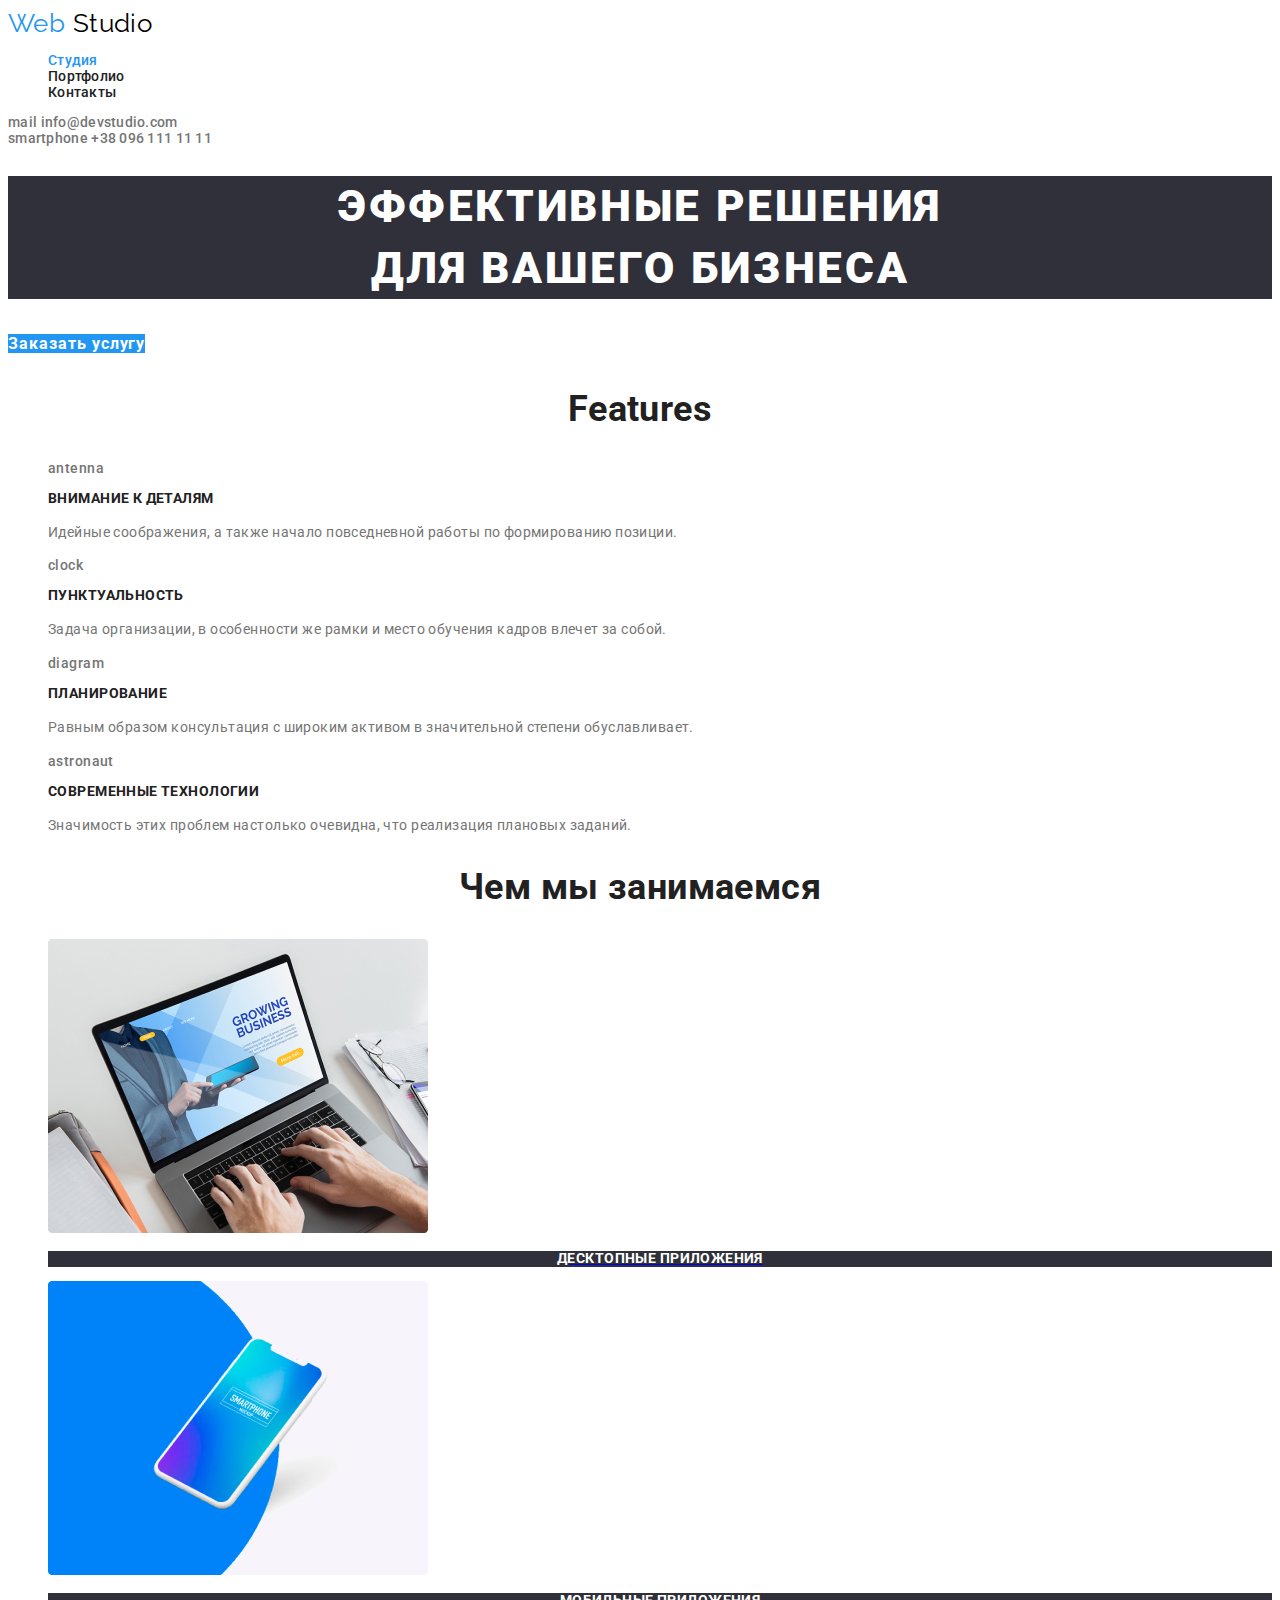
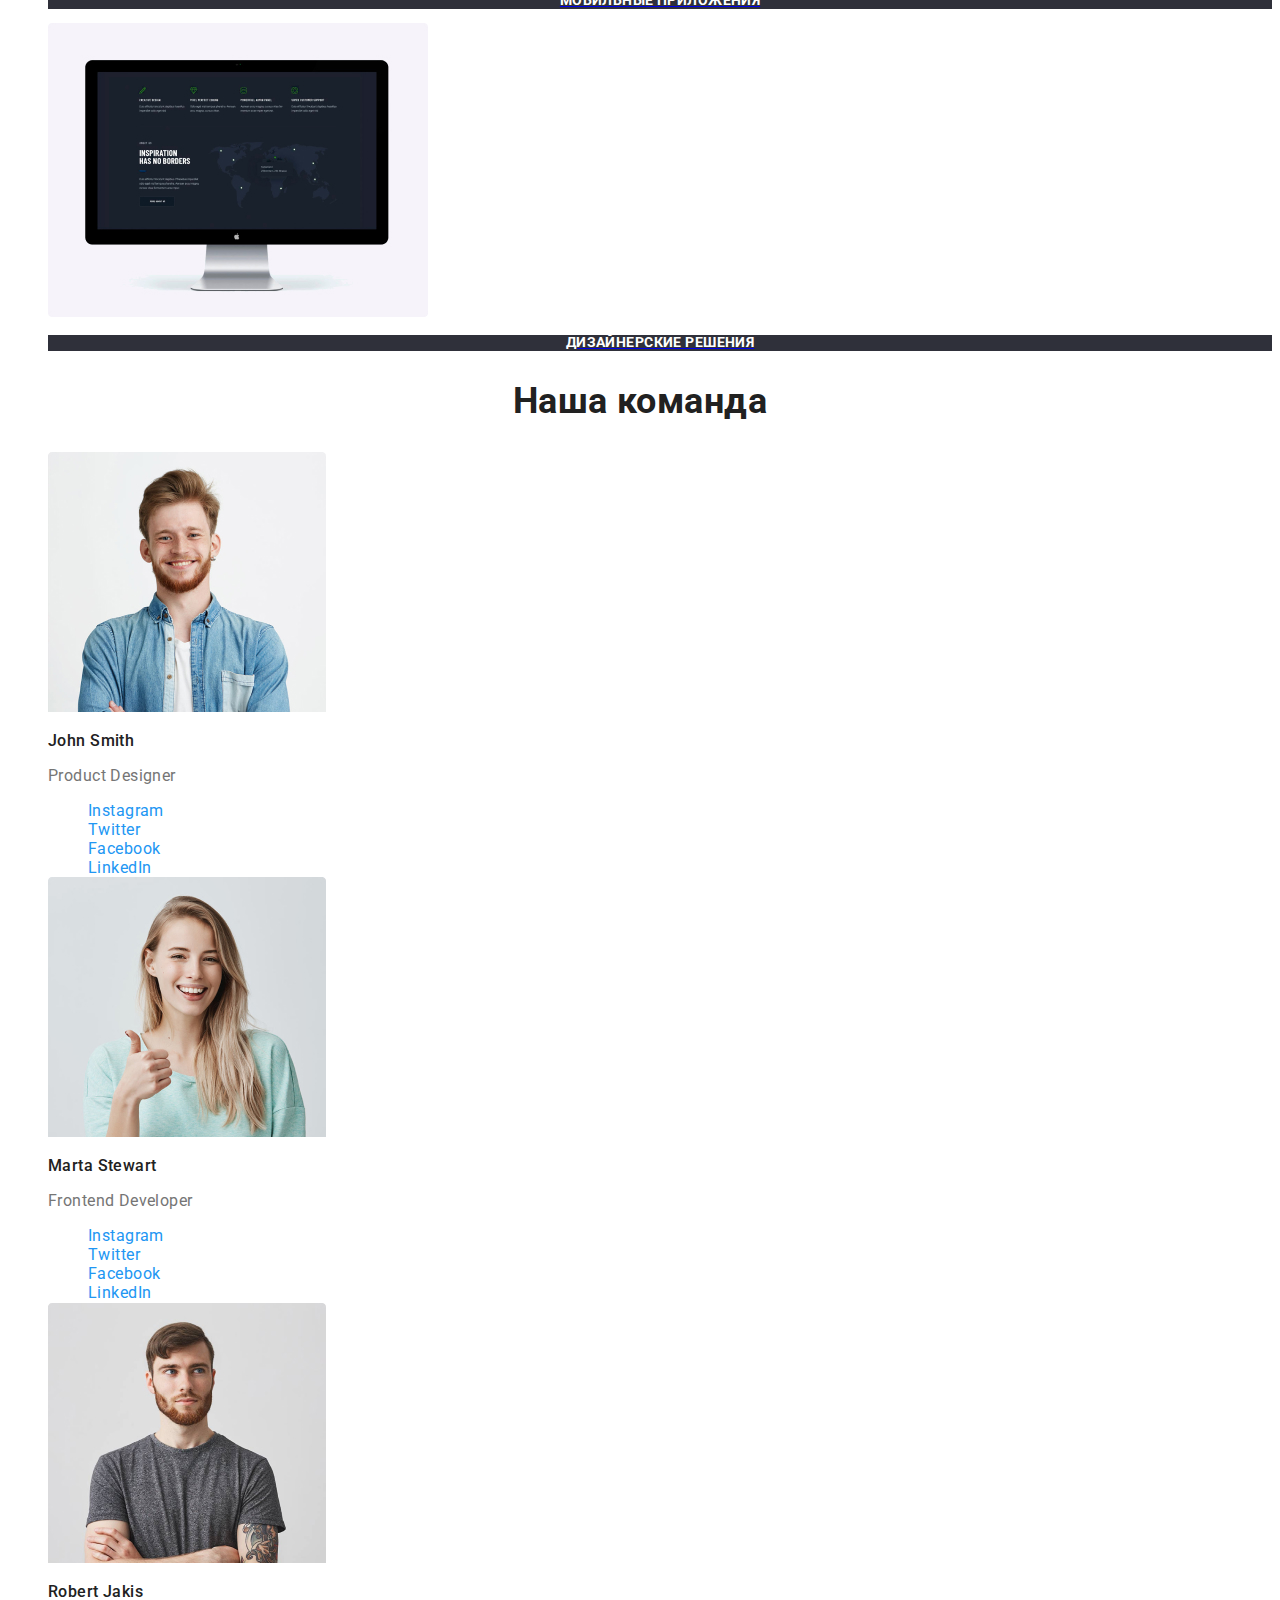
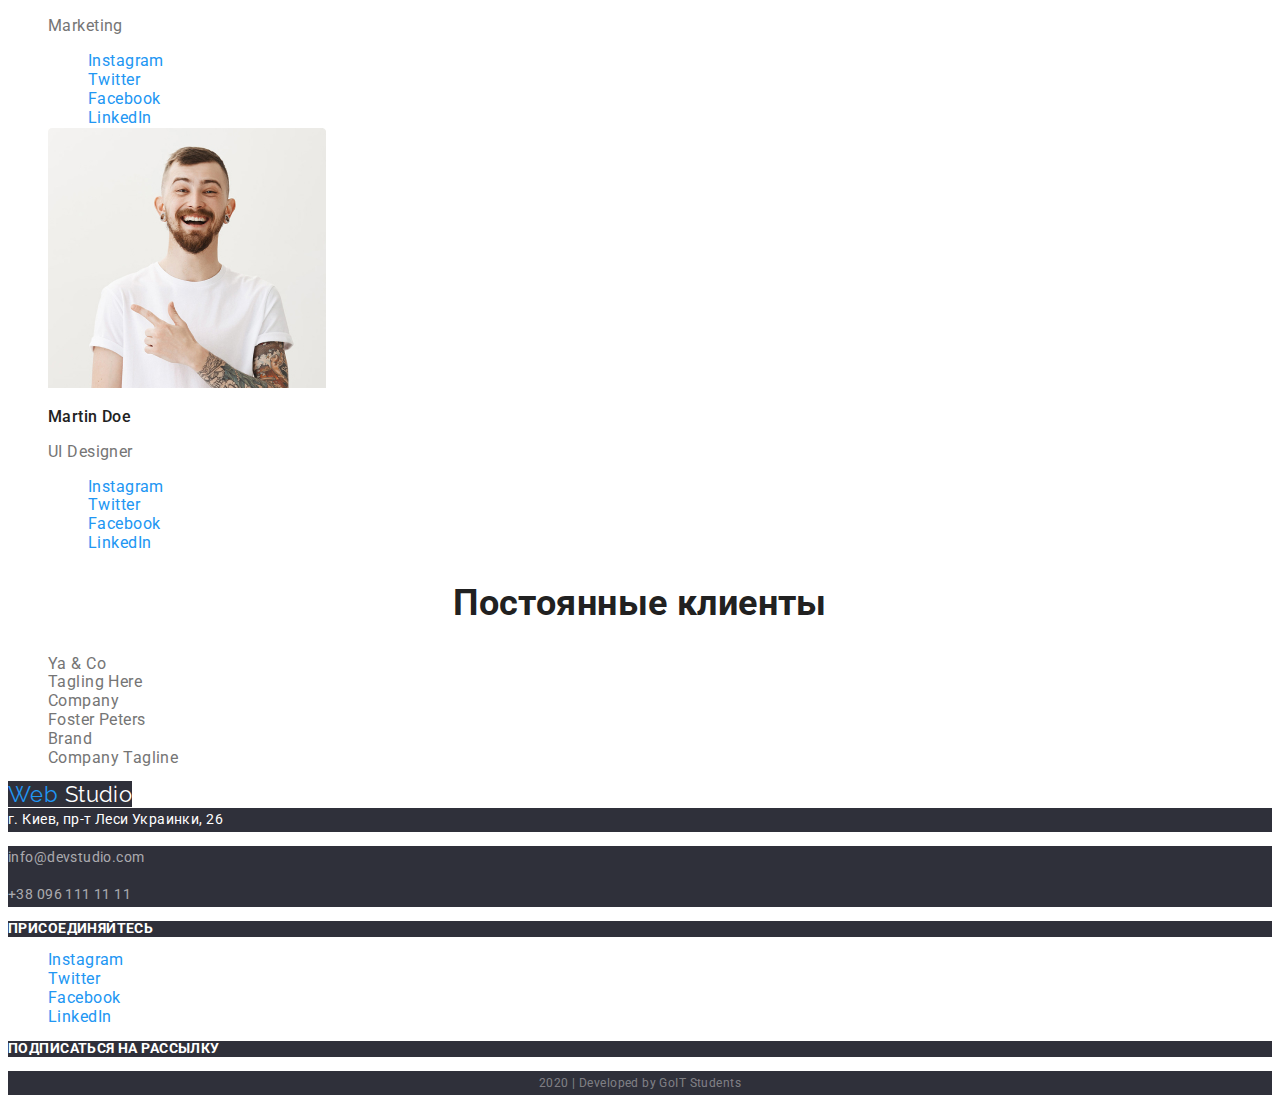
==== index.html @ c9b5705c "Скопированы файлы из hw-02" ====
<!DOCTYPE html>
<html lang="ru">
  <head>
    <meta charset="UTF-8" />
    <meta name="viewport" content="width=device-width, initial-scale=1.0" />
    <title>Web Studio</title>
    <link
      href="https://fonts.googleapis.com/css2?family=Raleway:wght@700&family=Roboto:wght@400;500;700;900&display=swap"
      rel="stylesheet"
    />
    <link rel="stylesheet" href="./css/styles.css" />
  </head>

  <body>
    <!--Шапка сайта-->
    <header>
      <nav>
        <a href="./index.html" class="logo">
          <span class="web">Web</span> <span class="studio">Studio</span></a
        >
        <ul class="site-nav list">
          <li><a href="./index.html" class="link current">Студия</a></li>
          <li><a href="./portfolio.html" class="link">Портфолио</a></li>
          <li><a href="#" class="link">Контакты</a></li>
        </ul>
      </nav>

      <div>
        <a href="#" aria-label="Ссылка на почту" class="contacts link">mail</a>
        <a href="mailto:info@devstudio.com" class="contacts link"
          >info@devstudio.com</a
        >
      </div>
      <div>
        <a href="#" aria-label="Ссылка на телефон" class="contacts link"
          >smartphone</a
        >
        <a href="tel:+380961111111" class="contacts link">+38 096 111 11 11</a>
      </div>
    </header>
    <!--Основное-->
    <main>
      <!--Герой-->
      <section class="hero">
        <h1 class="hero-title">
          эффективные решения <br />
          для вашего бизнеса
        </h1>
        <a href="#" class="button">Заказать услугу</a>
      </section>

      <!--Features-->
      <section class="section">
        <h2 class="section-title">Features</h2>

        <ul class="list">
          <li>
            <a href="#" aria-label="Ссылка на антенну" class="features-icons"
              >antenna</a
            >
            <h3 class="features-title">Внимание к деталям</h3>
            <p class="features-desc">
              Идейные соображения, а также начало повседневной работы по
              формированию позиции.
            </p>
          </li>
          <li>
            <a href="#" aria-label="Ссылка на часы" class="features-icons"
              >clock</a
            >
            <h3 class="features-title">Пунктуальность</h3>
            <p class="features-desc">
              Задача организации, в особенности же рамки и место обучения кадров
              влечет за собой.
            </p>
          </li>
          <li>
            <a href="#" aria-label="Ссылка на диаграму" class="features-icons"
              >diagram</a
            >
            <h3 class="features-title">Планирование</h3>
            <p class="features-desc">
              Равным образом консультация с широким активом в значительной
              степени обуславливает.
            </p>
          </li>
          <li>
            <a href="#" aria-label="Ссылка на астронафта" class="features-icons"
              >astronaut</a
            >
            <h3 class="features-title">Современные технологии</h3>
            <p class="features-desc">
              Значимость этих проблем настолько очевидна, что реализация
              плановых заданий.
            </p>
          </li>
        </ul>
      </section>

      <!--Чем мы занимаемся-->
      <section class="section">
        <h2 class="section-title">Чем мы занимаемся</h2>
        <ul class="list">
          <li>
            <a href="#">
              <img
                src="./img/box/desktop.jpg"
                alt="Десктоп"
                width="380"
                height="294"
              />
              <h3 class="works-title">Десктопные приложения</h3>
            </a>
          </li>
          <li>
            <a href="#">
              <img
                src="./img/box/mobile.jpg"
                alt="Мобильный"
                width="380"
                height="294"
              />
              <h3 class="works-title">Мобильные приложения</h3>
            </a>
          </li>
          <li>
            <a href="#">
              <img
                src="./img/box/designer.jpg"
                alt="Дизайнер"
                width="380"
                height="294"
              />
              <h3 class="works-title">Дизайнерские решения</h3>
            </a>
          </li>
        </ul>
      </section>

      <!--Наша команда-->
      <section class="section">
        <h2 class="section-title">Наша команда</h2>
        <ul class="list">
          <li>
            <img
              src="./img/Photos/John.jpg"
              alt="Джон"
              width="278"
              height="260"
            />
            <h3 class="team-title">John Smith</h3>
            <p class="team-desc">Product Designer</p>
            <ul class="list">
              <li>
                <a href="#" aria-label="Ссылка на Интстаграм" class="team-links"
                  >Instagram</a
                >
              </li>
              <li>
                <a href="#" aria-label="Ссылка на Твиттер" class="team-links"
                  >Twitter</a
                >
              </li>
              <li>
                <a href="#" aria-label="Ссылка на Фейсбук" class="team-links"
                  >Facebook</a
                >
              </li>
              <li>
                <a href="#" aria-label="Ссылка на ЛинкедИн" class="team-links"
                  >LinkedIn</a
                >
              </li>
            </ul>
          </li>
          <li>
            <img
              src="./img/Photos/Marta.jpg"
              alt="Марта"
              width="278"
              height="260"
            />
            <h3 class="team-title">Marta Stewart</h3>
            <p class="team-desc">Frontend Developer</p>
            <ul class="list">
              <li>
                <a href="#" aria-label="Ссылка на Интстаграм" class="team-links"
                  >Instagram</a
                >
              </li>
              <li>
                <a href="#" aria-label="Ссылка на Твиттер" class="team-links"
                  >Twitter</a
                >
              </li>
              <li>
                <a href="#" aria-label="Ссылка на Фейсбук" class="team-links"
                  >Facebook</a
                >
              </li>
              <li>
                <a href="#" aria-label="Ссылка на ЛинкедИн" class="team-links"
                  >LinkedIn</a
                >
              </li>
            </ul>
          </li>
          <li>
            <img
              src="./img/Photos/Robert.jpg"
              alt="Роберт"
              width="278"
              height="260"
            />
            <h3 class="team-title">Robert Jakis</h3>
            <p class="team-desc">Marketing</p>
            <ul class="list">
              <li>
                <a href="#" aria-label="Ссылка на Интстаграм" class="team-links"
                  >Instagram</a
                >
              </li>
              <li>
                <a href="#" aria-label="Ссылка на Твиттер" class="team-links"
                  >Twitter</a
                >
              </li>
              <li>
                <a href="#" aria-label="Ссылка на Фейсбук" class="team-links"
                  >Facebook</a
                >
              </li>
              <li>
                <a href="#" aria-label="Ссылка на ЛинкедИн" class="team-links"
                  >LinkedIn</a
                >
              </li>
            </ul>
          </li>

          <li>
            <img
              src="./img/Photos/Martin.jpg"
              alt="Мартин"
              width="278"
              height="260"
            />
            <h3 class="team-title">Martin Doe</h3>
            <p class="team-desc">UI Designer</p>
            <ul class="list">
              <li>
                <a href="#" aria-label="Ссылка на Интстаграм" class="team-links"
                  >Instagram</a
                >
              </li>
              <li>
                <a href="#" aria-label="Ссылка на Твиттер" class="team-links"
                  >Twitter</a
                >
              </li>
              <li>
                <a href="#" aria-label="Ссылка на Фейсбук" class="team-links"
                  >Facebook</a
                >
              </li>
              <li>
                <a href="#" aria-label="Ссылка на ЛинкедИн" class="team-links"
                  >LinkedIn</a
                >
              </li>
            </ul>
          </li>
        </ul>
      </section>

      <!--Постоянные клиенты-->
      <section class="section">
        <h2 class="section-title">Постоянные клиенты</h2>
        <ul class="list">
          <li>
            <a href="#" aria-label="Ссылка на Я & Ко" class="clients"
              >Ya & Co</a
            >
          </li>
          <li>
            <a href="#" aria-label="Ссылка на Тэглинг Хир" class="clients"
              >Tagling Here</a
            >
          </li>
          <li>
            <a href="#" aria-label="Ссылка на Компанию" class="clients"
              >Company</a
            >
          </li>
          <li>
            <a href="#" aria-label="Ссылка на Фостер Петерс" class="clients"
              >Foster Peters</a
            >
          </li>
          <li>
            <a href="#" aria-label="Ссылка на Брэнд" class="clients">Brand</a>
          </li>
          <li>
            <a href="#" aria-label="Ссылка на Компанию Тэглайн" class="clients"
              >Company Tagline</a
            >
          </li>
        </ul>
      </section>
    </main>

    <!--Футер-->
    <footer>
      <a href="./index.html" class="logo-footer">
        <span class="web-footer">Web</span>
        <span class="studio-footer">Studio</span>
      </a>
      <address class="address">
        г. Киев, пр-т Леси Украинки, 26
      </address>
      <div class="footer-contacts">
        <p>info@devstudio.com</p>
        <p>+38 096 111 11 11</p>
      </div>
      <p class="join">присоединяйтесь</p>
      <ul class="list">
        <li>
          <a href="#" aria-label="Ссылка на Интстаграм" class="footer-links"
            >Instagram</a
          >
        </li>
        <li>
          <a href="#" aria-label="Ссылка на Твиттер" class="footer-links"
            >Twitter</a
          >
        </li>
        <li>
          <a href="#" aria-label="Ссылка на Фейсбук" class="footer-links"
            >Facebook</a
          >
        </li>
        <li>
          <a href="#" aria-label="Ссылка на ЛинкедИн" class="footer-links"
            >LinkedIn</a
          >
        </li>
      </ul>
      <p class="join">подписаться на рассылку</p>

      <p class="developers">2020 | Developed by GoIT Students</p>
    </footer>
  </body>
</html>
---- css/styles.css ----
/* цвет основного текста  #212121 */
/* цвет текста логотипа #000000 */
/* вторичный цвет текста #757575 */
/* белый #FFFFFF */
/* акцент #2196F3 */
/* цвет текста в адресе rgba(255, 255, 255, 0.6); */
/* цвет текста в организаторы rgba(255, 255, 255, 0.4); */
/* вторичный цвет фона #F5F4FA */
/* цвет фона в футере #2F303A */

:root {
  --primary-white-color: #ffffff;
  --primary-text-color: #212121;
  --secondary-text-color: #757575;
  --accent-color: #2196f3;
}

body {
  background-color: var(--primary-white-color);
  color: var(--primary-text-color);

  font-family: Roboto, sans-serif;
  font-size: 14px;
  line-height: 1.14;
  letter-spacing: 0.03em;
}

.list {
  list-style: none;
}

/* logo */

.logo {
  font-family: Raleway, sans-serif;
  font-size: 26px;
  line-height: 1.19;
  text-decoration: none;
}

.web {
  color: var(--accent-color);
}

.studio {
  color: #000000;
}

/* Site nav */

.site-nav .link {
  color: var(--primary-text-color);

  font-weight: 500;
  text-decoration: none;
  letter-spacing: 0.02em;
}
.site-nav .link.current {
  color: var(--accent-color);
}

.site-nav .link:hover,
.site-nav .link:focus {
  color: var(--accent-color);
}

.contacts {
  color: var(--secondary-text-color);

  font-weight: 500;
  text-decoration: none;
  letter-spacing: 0.02em;
}

.contacts:hover,
.contacts:focus {
  color: var(--accent-color);
}

/* Hero */

.hero-title {
  color: var(--primary-white-color);

  font-weight: 900;
  font-size: 44px;
  line-height: 1.4;
  text-align: center;
  text-transform: uppercase;
  background-color: #2f303a;
  letter-spacing: 0.06em;
}

/* Section */

.section-title {
  color: var(--primary-text-color);

  font-weight: 700;
  font-size: 36px;
  line-height: 1.16;
  text-align: center;
}

/* Features */

.features-title {
  color: var(--primary-text-color);

  font-weight: 700;
  font-size: 14px;
  line-height: 1.14;
  text-transform: uppercase;
}

.features-desc {
  color: var(--secondary-text-color);

  font-weight: 400;
  line-height: 1.7;
}

.features-icons {
  color: var(--secondary-text-color);

  font-weight: 500;
  text-decoration: none;
}

.features-icons:hover,
.features-icons:focus {
  color: var(--accent-color);
}

/* Works */

.works-title {
  color: var(--primary-white-color);
  background-color: #2f303a;

  font-weight: 700;
  font-size: 14px;
  line-height: 1.14;
  text-align: center;
  text-transform: uppercase;
}

/* Our Team */

.team-title {
  color: var(--primary-text-color);

  font-weight: 500;
  font-size: 16px;
  line-height: 1.18;
}

.team-desc {
  color: var(--secondary-text-color);

  font-weight: 400;
  font-size: 16px;
  line-height: 1.18;
}

.team-links {
  color: var(--accent-color);

  font-weight: 400;
  font-size: 16px;
  line-height: 1.18;
  text-decoration: none;
}

/* Clients */

.clients {
  color: var(--secondary-text-color);

  font-weight: 400;
  font-size: 16px;
  line-height: 1.18;
  text-decoration: none;
}

/* Footer */

.logo-footer {
  font-family: Raleway, sans-serif;
  font-size: 22px;
  line-height: 1.18;
  text-decoration: none;
  background-color: #2f303a;
}

.web-footer {
  color: var(--accent-color);
}

.studio-footer {
  color: var(--primary-white-color);
}

.address {
  color: var(--primary-white-color);
  background-color: #2f303a;

  font-style: normal;
  font-weight: 400;
  line-height: 1.7;
}

.footer-contacts {
  color: rgba(255, 255, 255, 0.6);
  background-color: #2f303a;

  font-weight: 400;
  line-height: 1.7;
  background-color: #2f303a;
}

.join {
  color: var(--primary-white-color);
  background-color: #2f303a;

  font-weight: bold;
  text-transform: uppercase;
}

.footer-links {
  color: var(--accent-color);

  font-weight: 400;
  font-size: 16px;
  line-height: 1.18;
  text-decoration: none;
}

.developers {
  color: rgba(255, 255, 255, 0.4);
  background-color: #2f303a;

  font-weight: 400;
  font-size: 12px;
  line-height: 2;
  text-align: center;
}
/* Button */

.button {
  color: var(--primary-white-color);
  background-color: var(--accent-color);

  font-weight: 700;
  font-size: 16px;
  line-height: 1.9;
  text-decoration: none;
  letter-spacing: 0.06em;
}
}

/* Portfolio */

button {
  font-family: inherit;
}

.filters {
  color: var(--primary-text-color);
  background: #f5f4fa;

  font-weight: 500;
  font-size: 16px;
  line-height: 1.6;
  text-align: center;
  letter-spacing: 0.03em;
}

.filters:hover,
.filters:focus {
  color: var(--primary-white-color);
  background: var(--accent-color);
}

.port-links {
  text-decoration: none;
}

.port-titles {
  color: var(--primary-text-color);

  font-weight: bold;
  font-size: 18px;
  line-height: 2;
}

.par-titles {
  color: var(--secondary-text-color);

  font-weight: 400;
  font-size: 16px;
  line-height: 1.9;
  letter-spacing: 0.06em;
}

.filters-about {
  color: var(--primary-text-color);

  font-weight: 400;
  font-size: 16px;
  line-height: 1.9;
}
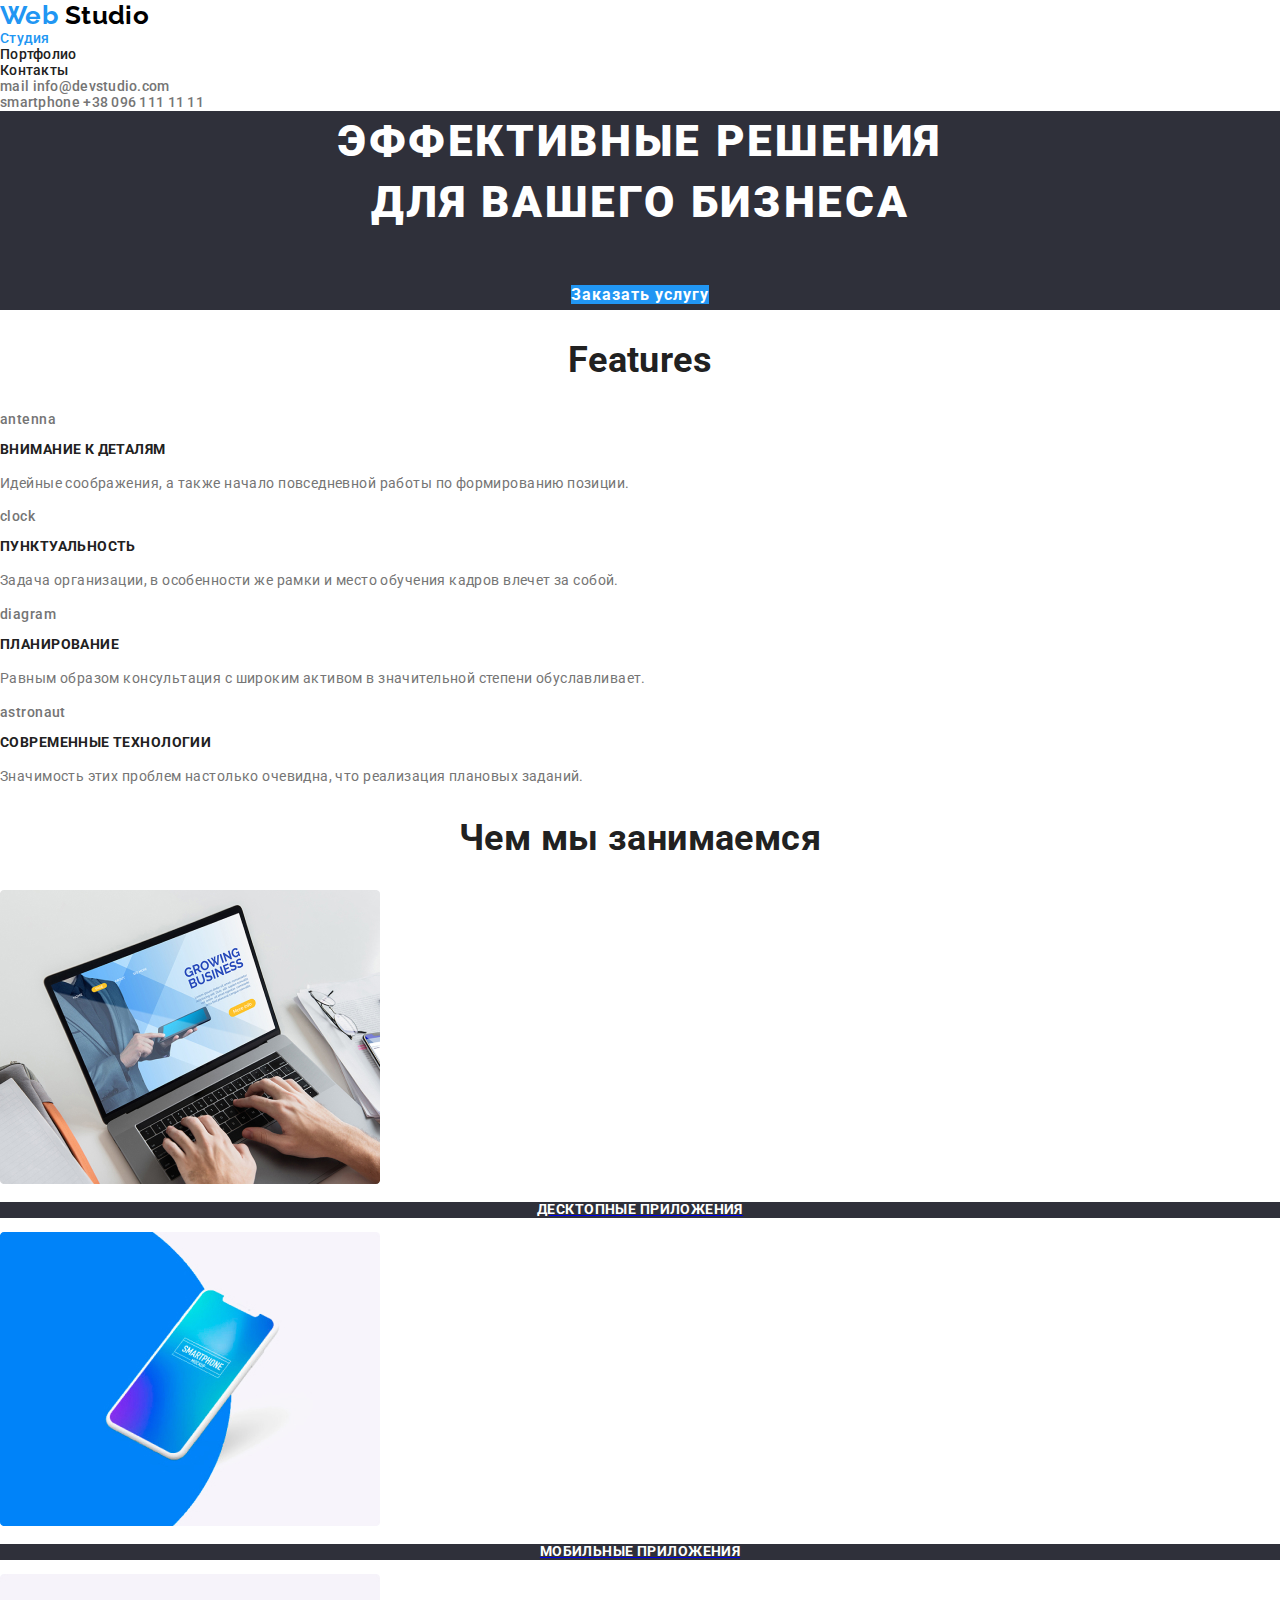
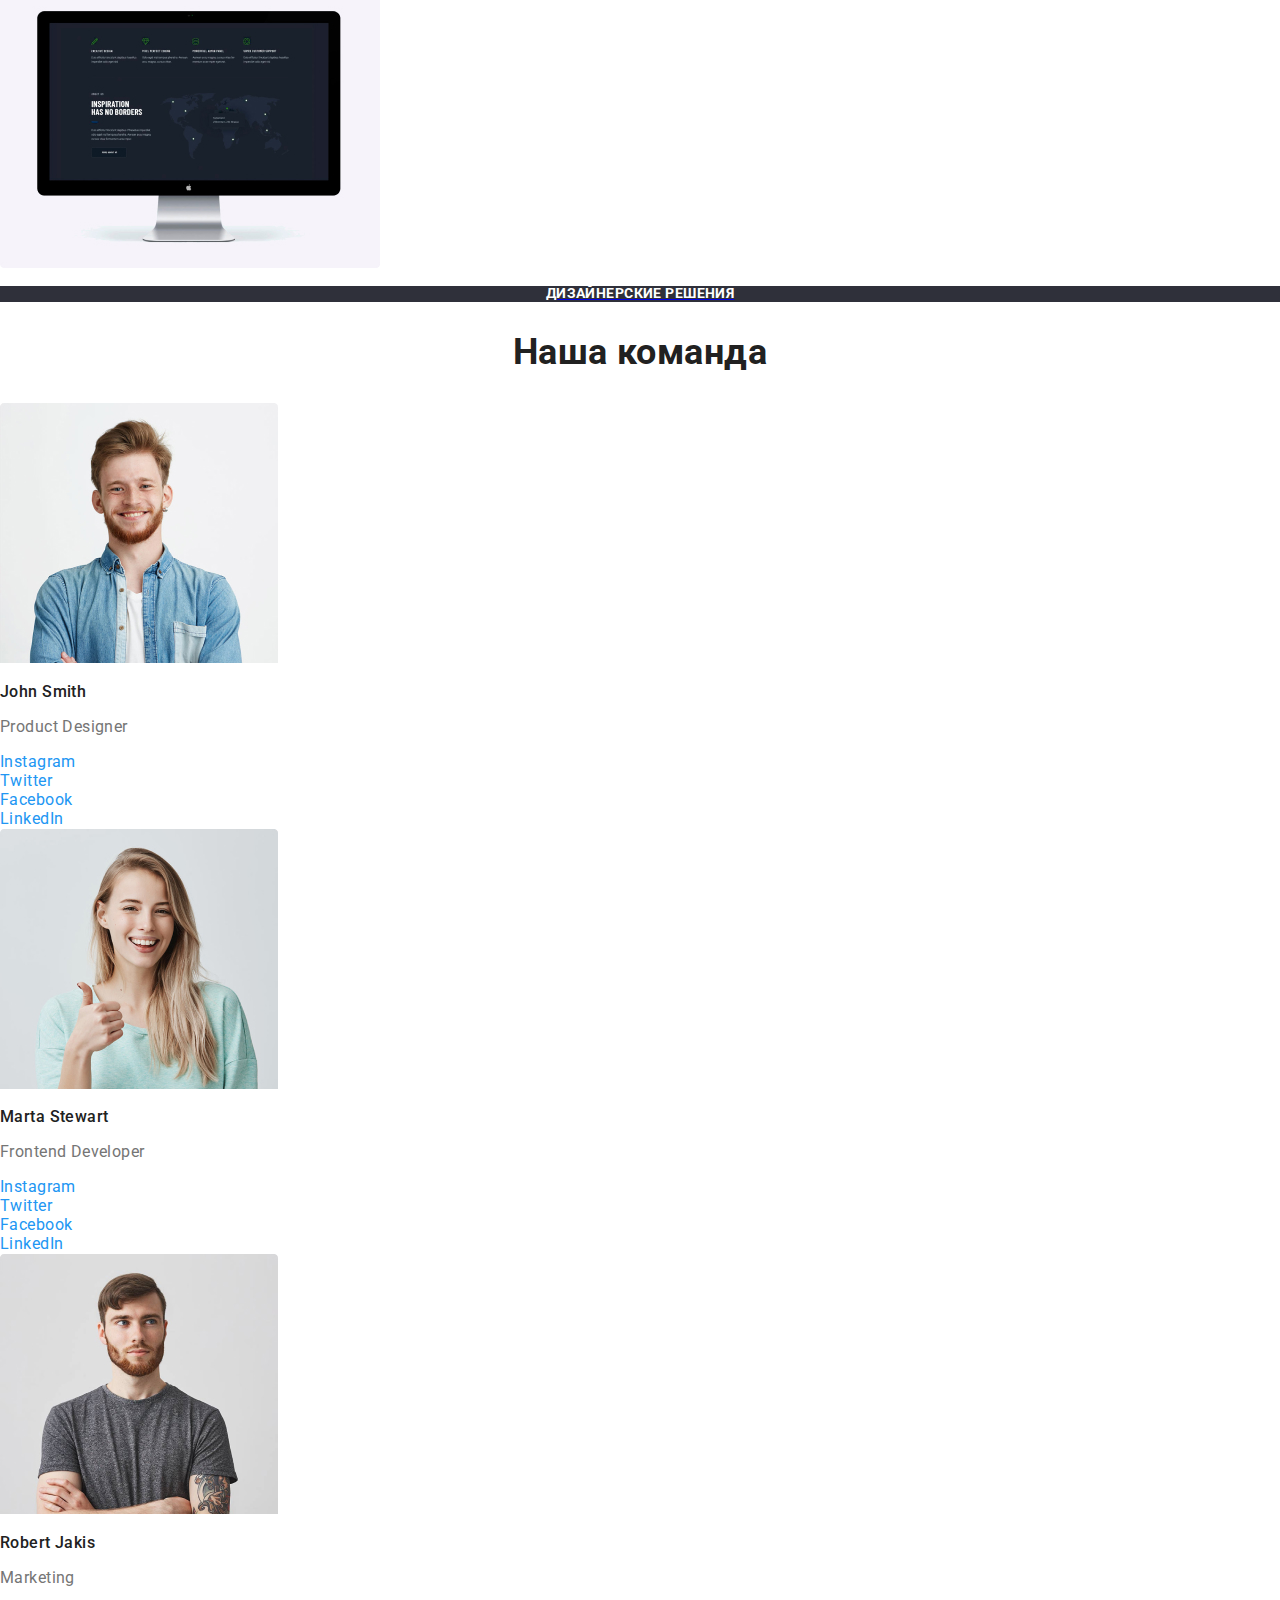
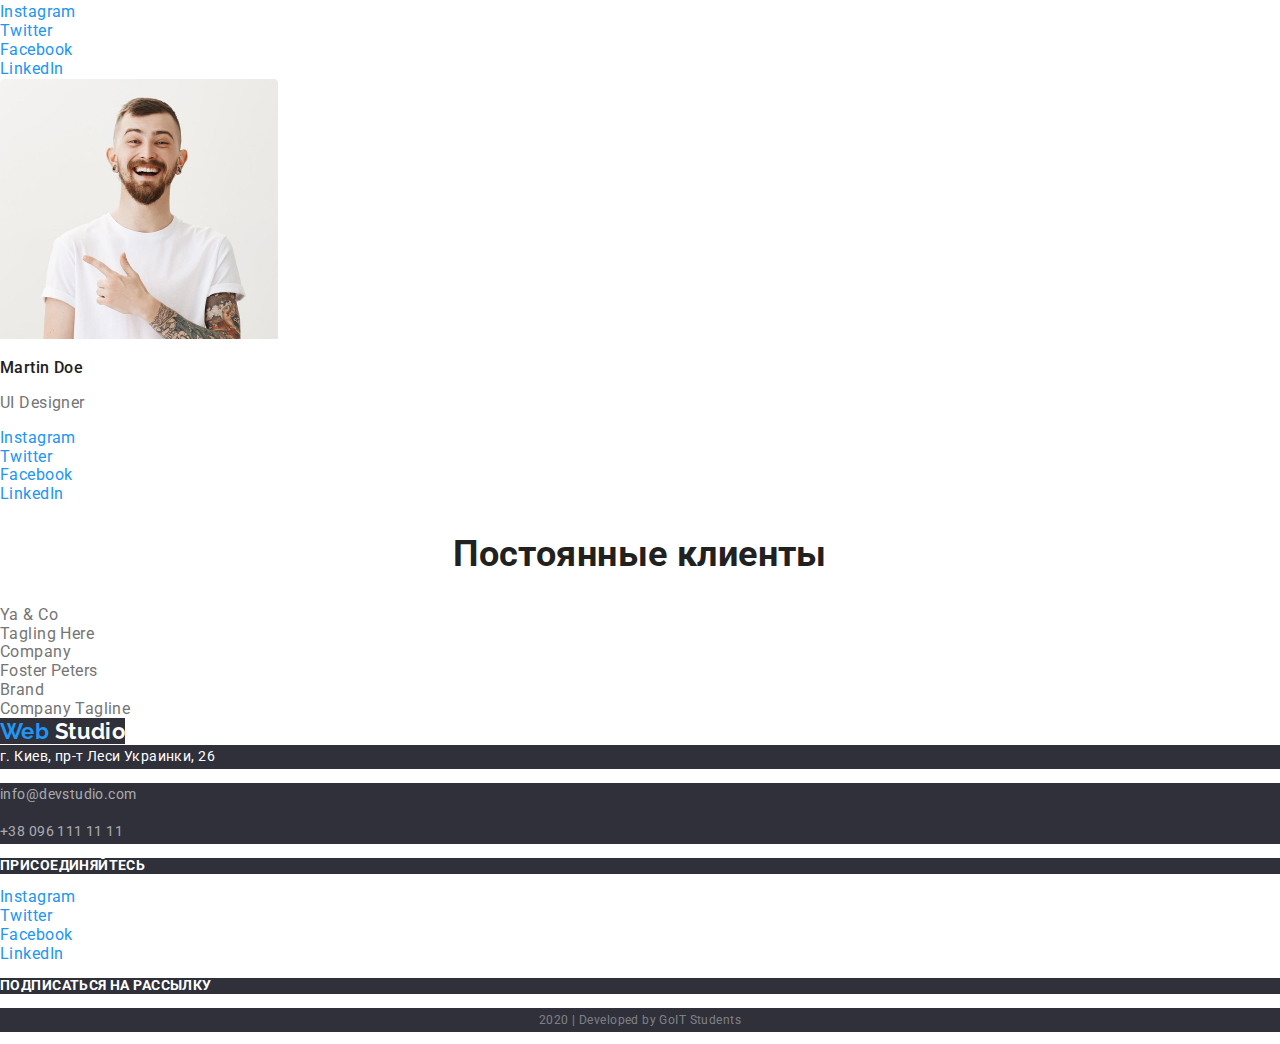
==== commit 827f72da: "обнулил margin &padding в списках и герое" ====
--- a/index.html
+++ b/index.html
@@ -7,6 +7,10 @@
     <link
       href="https://fonts.googleapis.com/css2?family=Raleway:wght@700&family=Roboto:wght@400;500;700;900&display=swap"
       rel="stylesheet"
+    />
+    <link
+      rel="stylesheet"
+      href="https://cdnjs.cloudflare.com/ajax/libs/modern-normalize/0.6.0/modern-normalize.min.css"
     />
     <link rel="stylesheet" href="./css/styles.css" />
   </head>
--- a/css/styles.css
+++ b/css/styles.css
@@ -20,12 +20,15 @@
   color: var(--primary-text-color);
 
   font-family: Roboto, sans-serif;
+  font-weight: 400;
   font-size: 14px;
   line-height: 1.14;
   letter-spacing: 0.03em;
 }
 
 .list {
+  padding: 0;
+  margin: 0;
   list-style: none;
 }
 
@@ -33,6 +36,7 @@
 
 .logo {
   font-family: Raleway, sans-serif;
+  font-weight: 700;
   font-size: 26px;
   line-height: 1.19;
   text-decoration: none;
@@ -79,15 +83,21 @@
 
 /* Hero */
 
+.hero {
+  text-align: center;
+  background-color: #2f303a;
+}
+
 .hero-title {
+  margin-top: 0;
+  margin-bottom: 46px;
   color: var(--primary-white-color);
 
   font-weight: 900;
   font-size: 44px;
   line-height: 1.4;
-  text-align: center;
+  
   text-transform: uppercase;
-  background-color: #2f303a;
   letter-spacing: 0.06em;
 }
 
@@ -116,7 +126,6 @@
 .features-desc {
   color: var(--secondary-text-color);
 
-  font-weight: 400;
   line-height: 1.7;
 }
 
@@ -158,7 +167,6 @@
 .team-desc {
   color: var(--secondary-text-color);
 
-  font-weight: 400;
   font-size: 16px;
   line-height: 1.18;
 }
@@ -166,7 +174,6 @@
 .team-links {
   color: var(--accent-color);
 
-  font-weight: 400;
   font-size: 16px;
   line-height: 1.18;
   text-decoration: none;
@@ -177,7 +184,6 @@
 .clients {
   color: var(--secondary-text-color);
 
-  font-weight: 400;
   font-size: 16px;
   line-height: 1.18;
   text-decoration: none;
@@ -187,6 +193,7 @@
 
 .logo-footer {
   font-family: Raleway, sans-serif;
+  font-weight: 700;
   font-size: 22px;
   line-height: 1.18;
   text-decoration: none;
@@ -214,7 +221,6 @@
   color: rgba(255, 255, 255, 0.6);
   background-color: #2f303a;
 
-  font-weight: 400;
   line-height: 1.7;
   background-color: #2f303a;
 }
@@ -223,14 +229,13 @@
   color: var(--primary-white-color);
   background-color: #2f303a;
 
-  font-weight: bold;
+  font-weight: 700;
   text-transform: uppercase;
 }
 
 .footer-links {
   color: var(--accent-color);
 
-  font-weight: 400;
   font-size: 16px;
   line-height: 1.18;
   text-decoration: none;
@@ -240,7 +245,6 @@
   color: rgba(255, 255, 255, 0.4);
   background-color: #2f303a;
 
-  font-weight: 400;
   font-size: 12px;
   line-height: 2;
   text-align: center;
@@ -289,7 +293,7 @@
 .port-titles {
   color: var(--primary-text-color);
 
-  font-weight: bold;
+  font-weight: 700;
   font-size: 18px;
   line-height: 2;
 }
@@ -297,7 +301,6 @@
 .par-titles {
   color: var(--secondary-text-color);
 
-  font-weight: 400;
   font-size: 16px;
   line-height: 1.9;
   letter-spacing: 0.06em;
@@ -306,7 +309,6 @@
 .filters-about {
   color: var(--primary-text-color);
 
-  font-weight: 400;
   font-size: 16px;
   line-height: 1.9;
 }
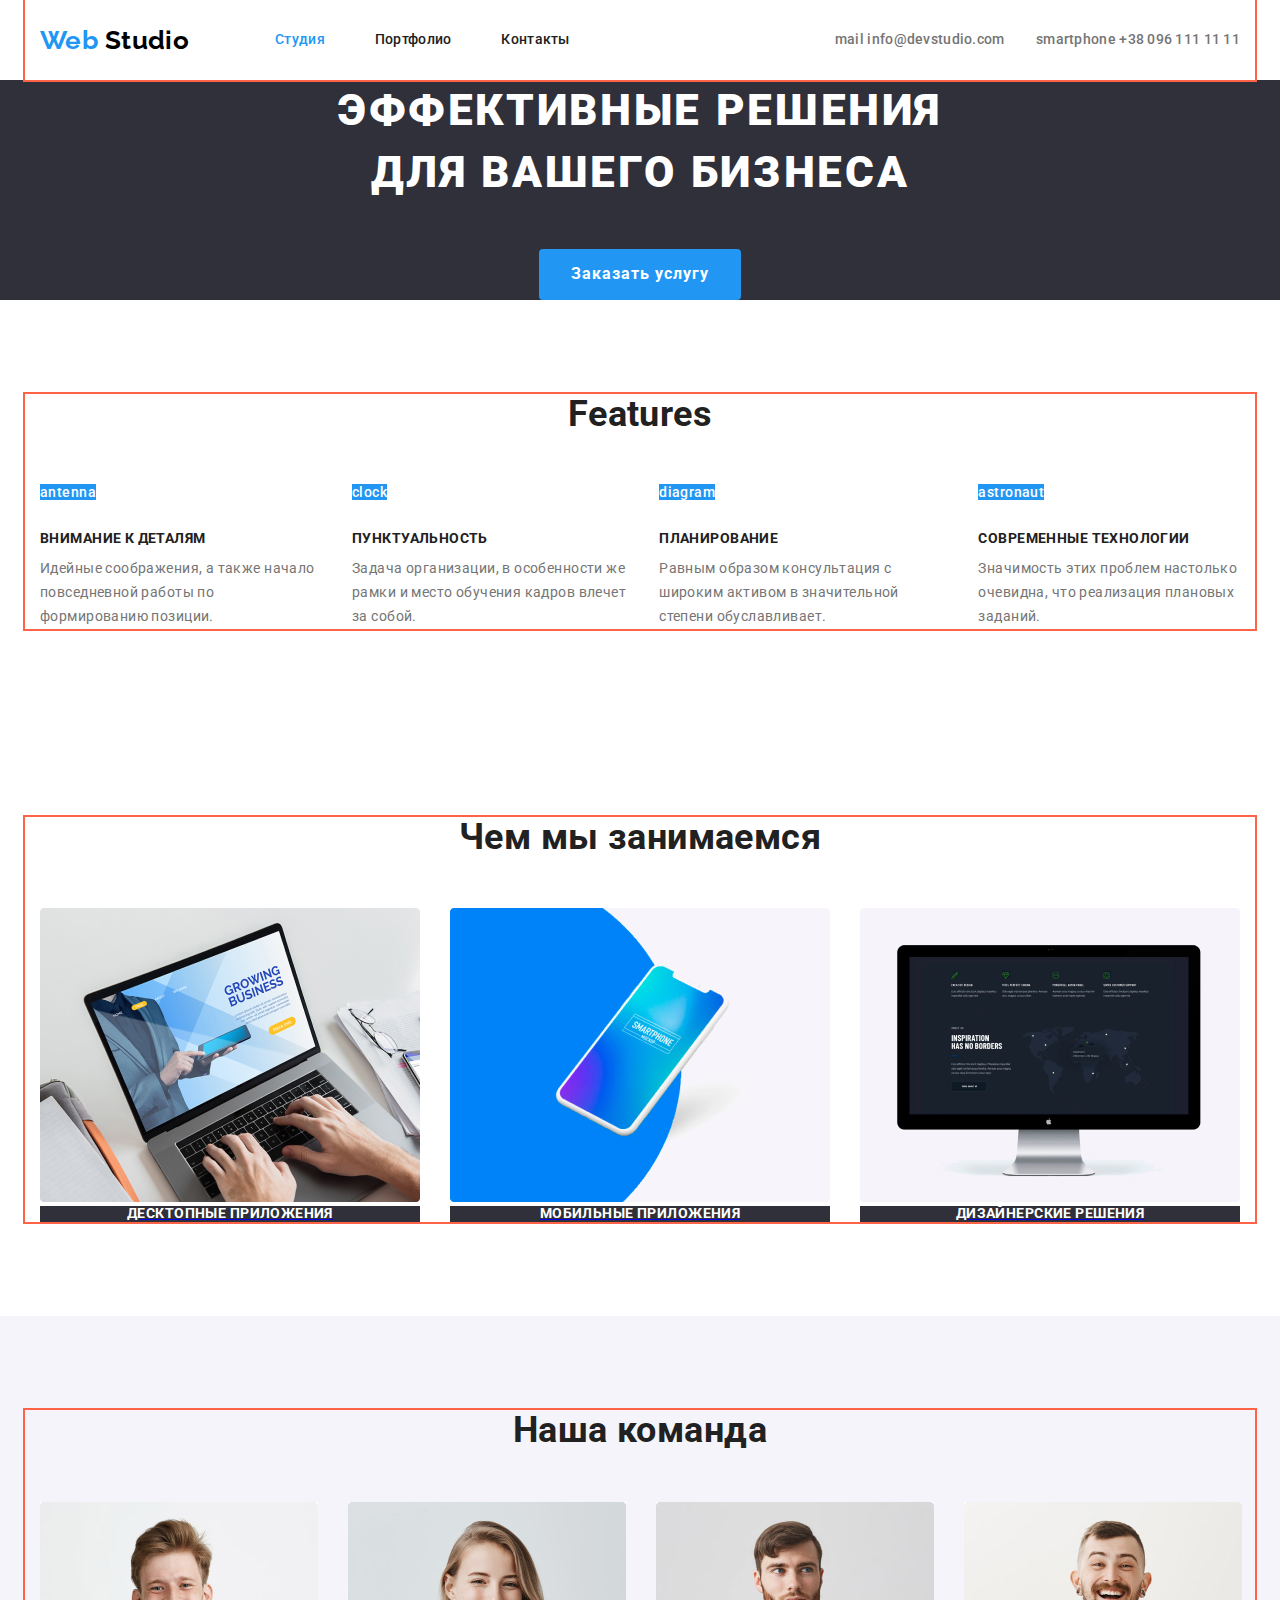
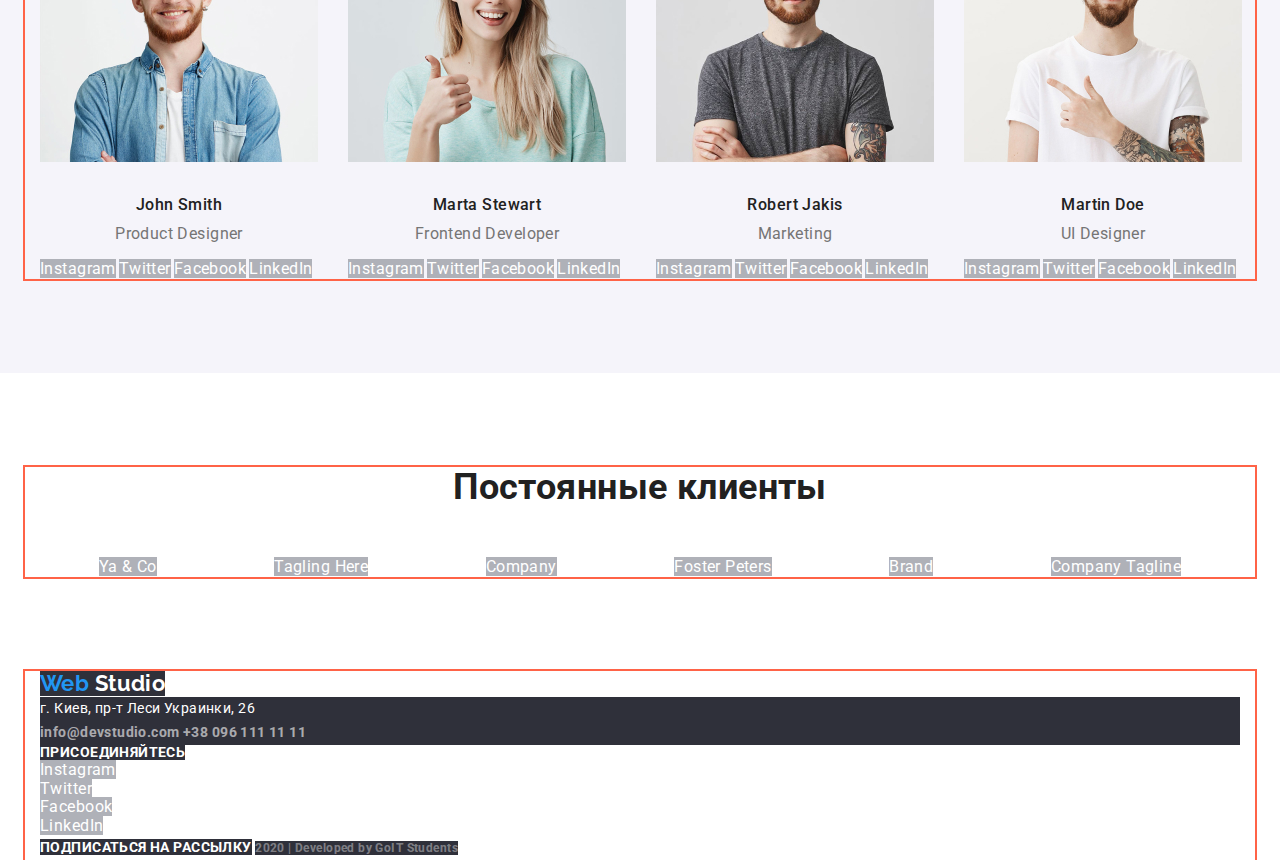
==== commit d9df3e91: "Добавил стили позиционирования" ====
--- a/index.html
+++ b/index.html
@@ -17,31 +17,46 @@
 
   <body>
     <!--Шапка сайта-->
-    <header>
-      <nav>
-        <a href="./index.html" class="logo">
-          <span class="web">Web</span> <span class="studio">Studio</span></a
-        >
-        <ul class="site-nav list">
-          <li><a href="./index.html" class="link current">Студия</a></li>
-          <li><a href="./portfolio.html" class="link">Портфолио</a></li>
-          <li><a href="#" class="link">Контакты</a></li>
-        </ul>
-      </nav>
-
-      <div>
-        <a href="#" aria-label="Ссылка на почту" class="contacts link">mail</a>
-        <a href="mailto:info@devstudio.com" class="contacts link"
-          >info@devstudio.com</a
-        >
-      </div>
-      <div>
-        <a href="#" aria-label="Ссылка на телефон" class="contacts link"
-          >smartphone</a
-        >
-        <a href="tel:+380961111111" class="contacts link">+38 096 111 11 11</a>
+    <header class="page-header">
+      <div class="container main-header">
+        <div class="logo">
+          <a href="./index.html" class="link">
+            <span class="web">Web</span> <span class="studio">Studio</span></a
+          >
+        </div>
+        <nav>
+          <ul class="site-nav list">
+            <li class="item">
+              <a href="./index.html" class="link current">Студия</a>
+            </li>
+            <li class="item">
+              <a href="./portfolio.html" class="link">Портфолио</a>
+            </li>
+            <li class="item"><a href="#" class="link">Контакты</a></li>
+          </ul>
+        </nav>
+
+        <div class="contacts-nav list">
+          <div class="item">
+            <a href="#" aria-label="Ссылка на почту" class="contacts link"
+              >mail</a
+            >
+            <a href="mailto:info@devstudio.com" class="contacts link"
+              >info@devstudio.com</a
+            >
+          </div>
+          <div class="item">
+            <a href="#" aria-label="Ссылка на телефон" class="contacts link"
+              >smartphone</a
+            >
+            <a href="tel:+380961111111" class="contacts link"
+              >+38 096 111 11 11</a
+            >
+          </div>
+        </div>
       </div>
     </header>
+
     <!--Основное-->
     <main>
       <!--Герой-->
@@ -55,303 +70,331 @@
 
       <!--Features-->
       <section class="section">
-        <h2 class="section-title">Features</h2>
-
+        <div class="container">
+          <h2 class="section-title">Features</h2>
+
+          <ul class="features-list list">
+            <li class="item">
+              <a href="#" aria-label="Ссылка на антенну" class="features-icons"
+                >antenna</a
+              >
+              <h3 class="features-title">Внимание к деталям</h3>
+              <p class="features-desc">
+                Идейные соображения, а также начало повседневной работы по
+                формированию позиции.
+              </p>
+            </li>
+            <li class="item">
+              <a href="#" aria-label="Ссылка на часы" class="features-icons"
+                >clock</a
+              >
+              <h3 class="features-title">Пунктуальность</h3>
+              <p class="features-desc">
+                Задача организации, в особенности же рамки и место обучения
+                кадров влечет за собой.
+              </p>
+            </li>
+            <li class="item">
+              <a href="#" aria-label="Ссылка на диаграму" class="features-icons"
+                >diagram</a
+              >
+              <h3 class="features-title">Планирование</h3>
+              <p class="features-desc">
+                Равным образом консультация с широким активом в значительной
+                степени обуславливает.
+              </p>
+            </li>
+            <li class="item">
+              <a
+                href="#"
+                aria-label="Ссылка на астронафта"
+                class="features-icons"
+                >astronaut</a
+              >
+              <h3 class="features-title">Современные технологии</h3>
+              <p class="features-desc">
+                Значимость этих проблем настолько очевидна, что реализация
+                плановых заданий.
+              </p>
+            </li>
+          </ul>
+        </div>
+      </section>
+
+      <!--Чем мы занимаемся-->
+      <section class="section">
+        <div class="container">
+          <h2 class="section-title">Чем мы занимаемся</h2>
+          <ul class="works-list list">
+            <li class="item">
+              <a href="#">
+                <img
+                  src="./img/box/desktop.jpg"
+                  alt="Десктоп"
+                  width="380"
+                  height="294"
+                />
+                <h3 class="works-title">Десктопные приложения</h3>
+              </a>
+            </li>
+            <li class="item">
+              <a href="#">
+                <img
+                  src="./img/box/mobile.jpg"
+                  alt="Мобильный"
+                  width="380"
+                  height="294"
+                />
+                <h3 class="works-title">Мобильные приложения</h3>
+              </a>
+            </li>
+            <li class="item">
+              <a href="#">
+                <img
+                  src="./img/box/designer.jpg"
+                  alt="Дизайнер"
+                  width="380"
+                  height="294"
+                />
+                <h3 class="works-title">Дизайнерские решения</h3>
+              </a>
+            </li>
+          </ul>
+        </div>
+      </section>
+
+      <!--Наша команда-->
+      <section class="section team-bg">
+        <div class="container">
+          <h2 class="section-title">Наша команда</h2>
+          <ul class="team-list list">
+            <li class="item">
+              <img
+                src="./img/Photos/John.jpg"
+                alt="Джон"
+                width="278"
+                height="260"
+              />
+              <h3 class="team-title">John Smith</h3>
+              <p class="team-desc">Product Designer</p>
+              <ul class="links-list list">
+                <li class="soc-item">
+                  <a
+                    href="#"
+                    aria-label="Ссылка на Интстаграм"
+                    class="team-links"
+                    >Instagram</a
+                  >
+                </li>
+                <li class="soc-item">
+                  <a href="#" aria-label="Ссылка на Твиттер" class="team-links"
+                    >Twitter</a
+                  >
+                </li>
+                <li class="soc-item">
+                  <a href="#" aria-label="Ссылка на Фейсбук" class="team-links"
+                    >Facebook</a
+                  >
+                </li>
+                <li class="soc-item">
+                  <a href="#" aria-label="Ссылка на ЛинкедИн" class="team-links"
+                    >LinkedIn</a
+                  >
+                </li>
+              </ul>
+            </li>
+            <li class="item">
+              <img
+                src="./img/Photos/Marta.jpg"
+                alt="Марта"
+                width="278"
+                height="260"
+              />
+              <h3 class="team-title">Marta Stewart</h3>
+              <p class="team-desc">Frontend Developer</p>
+              <ul class="links-list list">
+                <li class="soc-item">
+                  <a
+                    href="#"
+                    aria-label="Ссылка на Интстаграм"
+                    class="team-links"
+                    >Instagram</a
+                  >
+                </li>
+                <li class="soc-item">
+                  <a href="#" aria-label="Ссылка на Твиттер" class="team-links"
+                    >Twitter</a
+                  >
+                </li>
+                <li class="soc-item">
+                  <a href="#" aria-label="Ссылка на Фейсбук" class="team-links"
+                    >Facebook</a
+                  >
+                </li>
+                <li class="soc-item">
+                  <a href="#" aria-label="Ссылка на ЛинкедИн" class="team-links"
+                    >LinkedIn</a
+                  >
+                </li>
+              </ul>
+            </li>
+            <li class="item">
+              <img
+                src="./img/Photos/Robert.jpg"
+                alt="Роберт"
+                width="278"
+                height="260"
+              />
+              <h3 class="team-title">Robert Jakis</h3>
+              <p class="team-desc">Marketing</p>
+              <ul class="links-list list">
+                <li class="soc-item">
+                  <a
+                    href="#"
+                    aria-label="Ссылка на Интстаграм"
+                    class="team-links"
+                    >Instagram</a
+                  >
+                </li>
+                <li class="soc-item">
+                  <a href="#" aria-label="Ссылка на Твиттер" class="team-links"
+                    >Twitter</a
+                  >
+                </li>
+                <li class="soc-item">
+                  <a href="#" aria-label="Ссылка на Фейсбук" class="team-links"
+                    >Facebook</a
+                  >
+                </li>
+                <li class="soc-item">
+                  <a href="#" aria-label="Ссылка на ЛинкедИн" class="team-links"
+                    >LinkedIn</a
+                  >
+                </li>
+              </ul>
+            </li>
+
+            <li class="item">
+              <img
+                src="./img/Photos/Martin.jpg"
+                alt="Мартин"
+                width="278"
+                height="260"
+              />
+              <h3 class="team-title">Martin Doe</h3>
+              <p class="team-desc">UI Designer</p>
+              <ul class="links-list list">
+                <li class="soc-item">
+                  <a
+                    href="#"
+                    aria-label="Ссылка на Интстаграм"
+                    class="team-links"
+                    >Instagram</a
+                  >
+                </li>
+                <li class="soc-item">
+                  <a href="#" aria-label="Ссылка на Твиттер" class="team-links"
+                    >Twitter</a
+                  >
+                </li>
+                <li class="soc-item">
+                  <a href="#" aria-label="Ссылка на Фейсбук" class="team-links"
+                    >Facebook</a
+                  >
+                </li>
+                <li class="soc-item">
+                  <a href="#" aria-label="Ссылка на ЛинкедИн" class="team-links"
+                    >LinkedIn</a
+                  >
+                </li>
+              </ul>
+            </li>
+          </ul>
+        </div>
+      </section>
+
+      <!--Постоянные клиенты-->
+      <section class="section">
+        <div class="container">
+          <h2 class="section-title">Постоянные клиенты</h2>
+          <ul class="clients-list list">
+            <li class="item">
+              <a href="#" aria-label="Ссылка на Я & Ко" class="clients"
+                >Ya & Co</a
+              >
+            </li>
+            <li class="item">
+              <a href="#" aria-label="Ссылка на Тэглинг Хир" class="clients"
+                >Tagling Here</a
+              >
+            </li>
+            <li class="item">
+              <a href="#" aria-label="Ссылка на Компанию" class="clients"
+                >Company</a
+              >
+            </li>
+            <li class="item">
+              <a href="#" aria-label="Ссылка на Фостер Петерс" class="clients"
+                >Foster Peters</a
+              >
+            </li>
+            <li>
+              <a href="#" aria-label="Ссылка на Брэнд" class="clients">Brand</a>
+            </li>
+            <li class="item">
+              <a
+                href="#"
+                aria-label="Ссылка на Компанию Тэглайн"
+                class="clients"
+                >Company Tagline</a
+              >
+            </li>
+          </ul>
+        </div>
+      </section>
+    </main>
+
+    <!--Футер-->
+    <footer class="page-footer">
+      <div class="container">
+        <a href="./index.html" class="logo-footer">
+          <span class="web-footer">Web</span>
+          <span class="studio-footer">Studio</span>
+        </a>
+        <address class="address">
+          г. Киев, пр-т Леси Украинки, 26
+        </address>
+        <div class="footer-contacts">
+          <b>info@devstudio.com</b>
+          <b>+38 096 111 11 11</b>
+        </div>
+        <b class="join">присоединяйтесь</b>
         <ul class="list">
           <li>
-            <a href="#" aria-label="Ссылка на антенну" class="features-icons"
-              >antenna</a
-            >
-            <h3 class="features-title">Внимание к деталям</h3>
-            <p class="features-desc">
-              Идейные соображения, а также начало повседневной работы по
-              формированию позиции.
-            </p>
+            <a href="#" aria-label="Ссылка на Интстаграм" class="footer-links"
+              >Instagram</a
+            >
           </li>
           <li>
-            <a href="#" aria-label="Ссылка на часы" class="features-icons"
-              >clock</a
-            >
-            <h3 class="features-title">Пунктуальность</h3>
-            <p class="features-desc">
-              Задача организации, в особенности же рамки и место обучения кадров
-              влечет за собой.
-            </p>
+            <a href="#" aria-label="Ссылка на Твиттер" class="footer-links"
+              >Twitter</a
+            >
           </li>
           <li>
-            <a href="#" aria-label="Ссылка на диаграму" class="features-icons"
-              >diagram</a
-            >
-            <h3 class="features-title">Планирование</h3>
-            <p class="features-desc">
-              Равным образом консультация с широким активом в значительной
-              степени обуславливает.
-            </p>
+            <a href="#" aria-label="Ссылка на Фейсбук" class="footer-links"
+              >Facebook</a
+            >
           </li>
           <li>
-            <a href="#" aria-label="Ссылка на астронафта" class="features-icons"
-              >astronaut</a
-            >
-            <h3 class="features-title">Современные технологии</h3>
-            <p class="features-desc">
-              Значимость этих проблем настолько очевидна, что реализация
-              плановых заданий.
-            </p>
+            <a href="#" aria-label="Ссылка на ЛинкедИн" class="footer-links"
+              >LinkedIn</a
+            >
           </li>
         </ul>
-      </section>
-
-      <!--Чем мы занимаемся-->
-      <section class="section">
-        <h2 class="section-title">Чем мы занимаемся</h2>
-        <ul class="list">
-          <li>
-            <a href="#">
-              <img
-                src="./img/box/desktop.jpg"
-                alt="Десктоп"
-                width="380"
-                height="294"
-              />
-              <h3 class="works-title">Десктопные приложения</h3>
-            </a>
-          </li>
-          <li>
-            <a href="#">
-              <img
-                src="./img/box/mobile.jpg"
-                alt="Мобильный"
-                width="380"
-                height="294"
-              />
-              <h3 class="works-title">Мобильные приложения</h3>
-            </a>
-          </li>
-          <li>
-            <a href="#">
-              <img
-                src="./img/box/designer.jpg"
-                alt="Дизайнер"
-                width="380"
-                height="294"
-              />
-              <h3 class="works-title">Дизайнерские решения</h3>
-            </a>
-          </li>
-        </ul>
-      </section>
-
-      <!--Наша команда-->
-      <section class="section">
-        <h2 class="section-title">Наша команда</h2>
-        <ul class="list">
-          <li>
-            <img
-              src="./img/Photos/John.jpg"
-              alt="Джон"
-              width="278"
-              height="260"
-            />
-            <h3 class="team-title">John Smith</h3>
-            <p class="team-desc">Product Designer</p>
-            <ul class="list">
-              <li>
-                <a href="#" aria-label="Ссылка на Интстаграм" class="team-links"
-                  >Instagram</a
-                >
-              </li>
-              <li>
-                <a href="#" aria-label="Ссылка на Твиттер" class="team-links"
-                  >Twitter</a
-                >
-              </li>
-              <li>
-                <a href="#" aria-label="Ссылка на Фейсбук" class="team-links"
-                  >Facebook</a
-                >
-              </li>
-              <li>
-                <a href="#" aria-label="Ссылка на ЛинкедИн" class="team-links"
-                  >LinkedIn</a
-                >
-              </li>
-            </ul>
-          </li>
-          <li>
-            <img
-              src="./img/Photos/Marta.jpg"
-              alt="Марта"
-              width="278"
-              height="260"
-            />
-            <h3 class="team-title">Marta Stewart</h3>
-            <p class="team-desc">Frontend Developer</p>
-            <ul class="list">
-              <li>
-                <a href="#" aria-label="Ссылка на Интстаграм" class="team-links"
-                  >Instagram</a
-                >
-              </li>
-              <li>
-                <a href="#" aria-label="Ссылка на Твиттер" class="team-links"
-                  >Twitter</a
-                >
-              </li>
-              <li>
-                <a href="#" aria-label="Ссылка на Фейсбук" class="team-links"
-                  >Facebook</a
-                >
-              </li>
-              <li>
-                <a href="#" aria-label="Ссылка на ЛинкедИн" class="team-links"
-                  >LinkedIn</a
-                >
-              </li>
-            </ul>
-          </li>
-          <li>
-            <img
-              src="./img/Photos/Robert.jpg"
-              alt="Роберт"
-              width="278"
-              height="260"
-            />
-            <h3 class="team-title">Robert Jakis</h3>
-            <p class="team-desc">Marketing</p>
-            <ul class="list">
-              <li>
-                <a href="#" aria-label="Ссылка на Интстаграм" class="team-links"
-                  >Instagram</a
-                >
-              </li>
-              <li>
-                <a href="#" aria-label="Ссылка на Твиттер" class="team-links"
-                  >Twitter</a
-                >
-              </li>
-              <li>
-                <a href="#" aria-label="Ссылка на Фейсбук" class="team-links"
-                  >Facebook</a
-                >
-              </li>
-              <li>
-                <a href="#" aria-label="Ссылка на ЛинкедИн" class="team-links"
-                  >LinkedIn</a
-                >
-              </li>
-            </ul>
-          </li>
-
-          <li>
-            <img
-              src="./img/Photos/Martin.jpg"
-              alt="Мартин"
-              width="278"
-              height="260"
-            />
-            <h3 class="team-title">Martin Doe</h3>
-            <p class="team-desc">UI Designer</p>
-            <ul class="list">
-              <li>
-                <a href="#" aria-label="Ссылка на Интстаграм" class="team-links"
-                  >Instagram</a
-                >
-              </li>
-              <li>
-                <a href="#" aria-label="Ссылка на Твиттер" class="team-links"
-                  >Twitter</a
-                >
-              </li>
-              <li>
-                <a href="#" aria-label="Ссылка на Фейсбук" class="team-links"
-                  >Facebook</a
-                >
-              </li>
-              <li>
-                <a href="#" aria-label="Ссылка на ЛинкедИн" class="team-links"
-                  >LinkedIn</a
-                >
-              </li>
-            </ul>
-          </li>
-        </ul>
-      </section>
-
-      <!--Постоянные клиенты-->
-      <section class="section">
-        <h2 class="section-title">Постоянные клиенты</h2>
-        <ul class="list">
-          <li>
-            <a href="#" aria-label="Ссылка на Я & Ко" class="clients"
-              >Ya & Co</a
-            >
-          </li>
-          <li>
-            <a href="#" aria-label="Ссылка на Тэглинг Хир" class="clients"
-              >Tagling Here</a
-            >
-          </li>
-          <li>
-            <a href="#" aria-label="Ссылка на Компанию" class="clients"
-              >Company</a
-            >
-          </li>
-          <li>
-            <a href="#" aria-label="Ссылка на Фостер Петерс" class="clients"
-              >Foster Peters</a
-            >
-          </li>
-          <li>
-            <a href="#" aria-label="Ссылка на Брэнд" class="clients">Brand</a>
-          </li>
-          <li>
-            <a href="#" aria-label="Ссылка на Компанию Тэглайн" class="clients"
-              >Company Tagline</a
-            >
-          </li>
-        </ul>
-      </section>
-    </main>
-
-    <!--Футер-->
-    <footer>
-      <a href="./index.html" class="logo-footer">
-        <span class="web-footer">Web</span>
-        <span class="studio-footer">Studio</span>
-      </a>
-      <address class="address">
-        г. Киев, пр-т Леси Украинки, 26
-      </address>
-      <div class="footer-contacts">
-        <p>info@devstudio.com</p>
-        <p>+38 096 111 11 11</p>
+        <b class="join">подписаться на рассылку</b>
+
+        <b class="developers">2020 | Developed by GoIT Students</b>
       </div>
-      <p class="join">присоединяйтесь</p>
-      <ul class="list">
-        <li>
-          <a href="#" aria-label="Ссылка на Интстаграм" class="footer-links"
-            >Instagram</a
-          >
-        </li>
-        <li>
-          <a href="#" aria-label="Ссылка на Твиттер" class="footer-links"
-            >Twitter</a
-          >
-        </li>
-        <li>
-          <a href="#" aria-label="Ссылка на Фейсбук" class="footer-links"
-            >Facebook</a
-          >
-        </li>
-        <li>
-          <a href="#" aria-label="Ссылка на ЛинкедИн" class="footer-links"
-            >LinkedIn</a
-          >
-        </li>
-      </ul>
-      <p class="join">подписаться на рассылку</p>
-
-      <p class="developers">2020 | Developed by GoIT Students</p>
     </footer>
   </body>
 </html>
--- a/css/styles.css
+++ b/css/styles.css
@@ -32,9 +32,19 @@
   list-style: none;
 }
 
+/* .test-container { 
+  margin-left: auto;
+  margin-right: auto;
+  width: 1230px;
+  padding-left: 20px;
+  padding-right: 20px;
+  outline: 2px solid tomato;
+}
+
+
 /* logo */
 
-.logo {
+.logo > .link {
   font-family: Raleway, sans-serif;
   font-weight: 700;
   font-size: 26px;
@@ -50,9 +60,42 @@
   color: #000000;
 }
 
+/* page-header */
+.page-header {
+}
+
+.main-header {
+  display: flex;
+  align-items: center;
+}
+.container {
+  margin-left: auto;
+  margin-right: auto;
+  width: 1230px;
+  padding-left: 15px;
+  padding-right: 15px;
+  outline: 2px solid tomato;
+}
+
 /* Site nav */
 
+.site-nav {
+  display: inline-flex;
+  margin-left: 86px;
+}
+
+.site-nav .item {
+  /* background-color: tomato; */
+}
+
+.site-nav .item + .item {
+  margin-left: 50px;
+}
+
 .site-nav .link {
+  display: block;
+  padding-top: 32px;
+  padding-bottom: 32px;
   color: var(--primary-text-color);
 
   font-weight: 500;
@@ -66,6 +109,15 @@
 .site-nav .link:hover,
 .site-nav .link:focus {
   color: var(--accent-color);
+}
+
+.contacts-nav {
+  display: flex;
+  margin-left: auto;
+}
+
+.contacts-nav .item:not(:last-child) {
+  margin-right: 31.5px;
 }
 
 .contacts {
@@ -91,19 +143,33 @@
 .hero-title {
   margin-top: 0;
   margin-bottom: 46px;
+
   color: var(--primary-white-color);
 
   font-weight: 900;
   font-size: 44px;
   line-height: 1.4;
-  
+
   text-transform: uppercase;
   letter-spacing: 0.06em;
 }
 
 /* Section */
 
+.section {
+  padding-top: 94px;
+  padding-bottom: 94px;
+}
+
+.section.no-padding {
+  padding-top: 0;
+  padding-bottom: 0;
+}
+
 .section-title {
+  margin-top: 0;
+  margin-bottom: 50px;
+
   color: var(--primary-text-color);
 
   font-weight: 700;
@@ -114,7 +180,17 @@
 
 /* Features */
 
+.features-list {
+  display: flex;
+}
+.features-list .item:not(:last-child) {
+  margin-right: 30px;
+}
+
 .features-title {
+  margin-top: 30px;
+  margin-bottom: 10px;
+
   color: var(--primary-text-color);
 
   font-weight: 700;
@@ -124,13 +200,17 @@
 }
 
 .features-desc {
+  margin-top: 0;
+  margin-bottom: 0;
+
   color: var(--secondary-text-color);
 
   line-height: 1.7;
 }
 
 .features-icons {
-  color: var(--secondary-text-color);
+  color: var(--primary-white-color);
+  background-color: var(--accent-color);
 
   font-weight: 500;
   text-decoration: none;
@@ -139,11 +219,23 @@
 .features-icons:hover,
 .features-icons:focus {
   color: var(--accent-color);
+  background-color: var(--primary-white-color);
 }
 
 /* Works */
 
+.works-list {
+  display: flex;
+}
+
+.works-list .item:not(:last-child) {
+  margin-right: 30px;
+}
+
 .works-title {
+  margin-top: 0;
+  margin-bottom: 0;
+
   color: var(--primary-white-color);
   background-color: #2f303a;
 
@@ -156,7 +248,20 @@
 
 /* Our Team */
 
+.team-list {
+  display: flex;
+
+  text-align: center;
+}
+
+.team-list .item:not(:last-child) {
+  margin-right: 30px;
+}
+
 .team-title {
+  margin-top: 30px;
+  margin-bottom: 10px;
+
   color: var(--primary-text-color);
 
   font-weight: 500;
@@ -165,6 +270,9 @@
 }
 
 .team-desc {
+  margin-top: 0;
+  margin-bottom: 16px;
+
   color: var(--secondary-text-color);
 
   font-size: 16px;
@@ -172,24 +280,63 @@
 }
 
 .team-links {
-  color: var(--accent-color);
-
-  font-size: 16px;
-  line-height: 1.18;
-  text-decoration: none;
+  color: var(--primary-white-color);
+  background-color: #afb1b8;
+
+  font-size: 16px;
+  line-height: 1.18;
+  text-decoration: none;
+}
+
+.team-links:hover,
+.tewamlinks:focus {
+  color: var(--accent-color);
+  background-color: var(--primary-white-color);
+}
+
+.team-bg {
+  background-color: #f5f4fa;
+}
+
+.links-list {
+  display: flex;
+}
+
+.links-list .soc-item:not(:last-child) {
+  margin-right: 3px;
 }
 
 /* Clients */
 
+.clients-list {
+  display: flex;
+  justify-content: space-around;
+}
+
+/* .clients-list .item:not(:last-child) {  
+  margin-right: 30px;
+}*/
+
 .clients {
-  color: var(--secondary-text-color);
-
-  font-size: 16px;
-  line-height: 1.18;
-  text-decoration: none;
+  color: var(--primary-white-color);
+  background-color: #afb1b8;
+
+  font-size: 16px;
+  line-height: 1.18;
+  text-decoration: none;
+  text-align: center;
+}
+
+.clients:hover,
+.clients:focus {
+  color: var(--accent-color);
+  background-color: var(--primary-white-color);
 }
 
 /* Footer */
+
+.page-footer {
+}
 
 .logo-footer {
   font-family: Raleway, sans-serif;
@@ -234,11 +381,18 @@
 }
 
 .footer-links {
-  color: var(--accent-color);
-
-  font-size: 16px;
-  line-height: 1.18;
-  text-decoration: none;
+  color: var(--primary-white-color);
+  background-color: #afb1b8;
+
+  font-size: 16px;
+  line-height: 1.18;
+  text-decoration: none;
+}
+
+.footer-links:hover,
+.footer-links:focus {
+  color: var(--accent-color);
+  background-color: var(--primary-white-color);
 }
 
 .developers {
@@ -252,6 +406,11 @@
 /* Button */
 
 .button {
+  display: inline-block;
+  border-radius: 4px;
+  padding: 10px 32px;
+  min-width: 200px;
+
   color: var(--primary-white-color);
   background-color: var(--accent-color);
 
@@ -260,7 +419,7 @@
   line-height: 1.9;
   text-decoration: none;
   letter-spacing: 0.06em;
-}
+  text-align: center;
 }
 
 /* Portfolio */
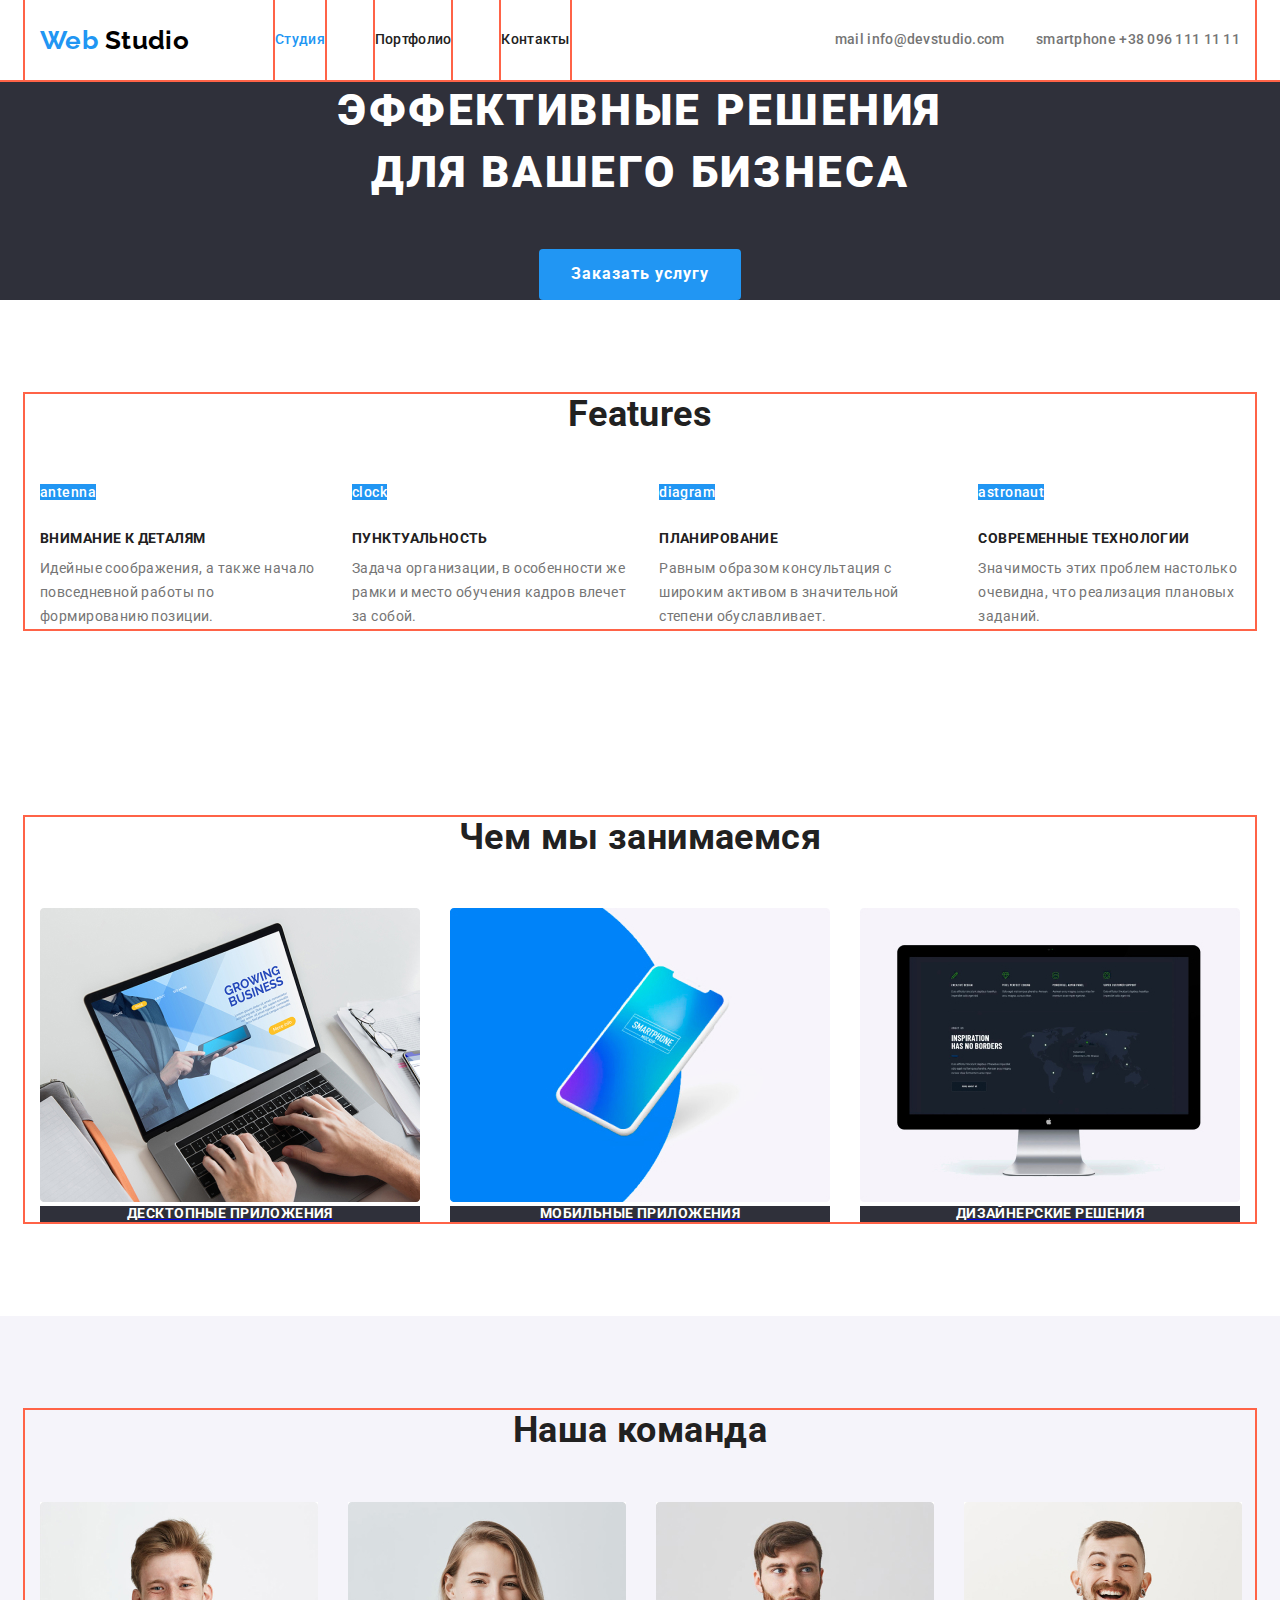
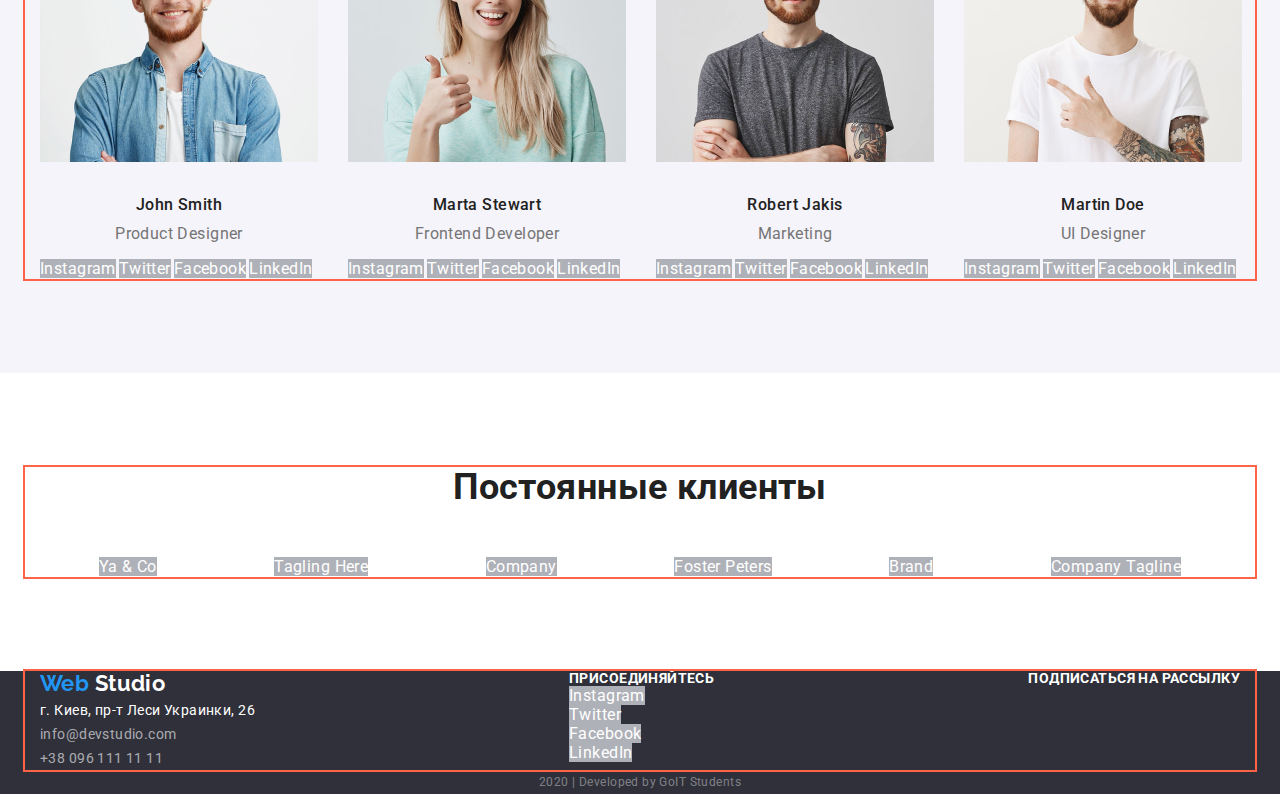
==== commit 6dd9ecd3: "Добавил изменения в портфолио и css" ====
--- a/index.html
+++ b/index.html
@@ -356,45 +356,53 @@
 
     <!--Футер-->
     <footer class="page-footer">
-      <div class="container">
-        <a href="./index.html" class="logo-footer">
-          <span class="web-footer">Web</span>
-          <span class="studio-footer">Studio</span>
-        </a>
-        <address class="address">
-          г. Киев, пр-т Леси Украинки, 26
-        </address>
+      <div class="container footer-flex">
+        <!-- Контакты -->
         <div class="footer-contacts">
-          <b>info@devstudio.com</b>
-          <b>+38 096 111 11 11</b>
-        </div>
-        <b class="join">присоединяйтесь</b>
-        <ul class="list">
-          <li>
-            <a href="#" aria-label="Ссылка на Интстаграм" class="footer-links"
-              >Instagram</a
-            >
-          </li>
-          <li>
-            <a href="#" aria-label="Ссылка на Твиттер" class="footer-links"
-              >Twitter</a
-            >
-          </li>
-          <li>
-            <a href="#" aria-label="Ссылка на Фейсбук" class="footer-links"
-              >Facebook</a
-            >
-          </li>
-          <li>
-            <a href="#" aria-label="Ссылка на ЛинкедИн" class="footer-links"
-              >LinkedIn</a
-            >
-          </li>
-        </ul>
-        <b class="join">подписаться на рассылку</b>
-
-        <b class="developers">2020 | Developed by GoIT Students</b>
+          <a href="./index.html" class="logo-footer">
+            <span class="web-footer">Web</span>
+            <span class="studio-footer">Studio</span>
+          </a>
+          <address class="address">
+            г. Киев, пр-т Леси Украинки, 26
+          </address>
+          <p class="footer-item">info@devstudio.com</p>
+          <p class="footer-item">+38 096 111 11 11</p>
+        </div>
+
+        <!-- Присоединяйтесь -->
+        <div class="footer-join">
+          <b class="join">присоединяйтесь</b>
+          <ul class="list">
+            <li>
+              <a href="#" aria-label="Ссылка на Интстаграм" class="footer-links"
+                >Instagram</a
+              >
+            </li>
+            <li>
+              <a href="#" aria-label="Ссылка на Твиттер" class="footer-links"
+                >Twitter</a
+              >
+            </li>
+            <li>
+              <a href="#" aria-label="Ссылка на Фейсбук" class="footer-links"
+                >Facebook</a
+              >
+            </li>
+            <li>
+              <a href="#" aria-label="Ссылка на ЛинкедИн" class="footer-links"
+                >LinkedIn</a
+              >
+            </li>
+          </ul>
+        </div>
+
+        <!-- Подписка -->
+        <div class="footer-submit">
+          <b class="join">подписаться на рассылку</b>
+        </div>
       </div>
+      <p class="developers">2020 | Developed by GoIT Students</p>
     </footer>
   </body>
 </html>
--- a/css/styles.css
+++ b/css/styles.css
@@ -62,6 +62,7 @@
 
 /* page-header */
 .page-header {
+  outline: 2px solid tomato;
 }
 
 .main-header {
@@ -85,7 +86,7 @@
 }
 
 .site-nav .item {
-  /* background-color: tomato; */
+  outline: 2px solid tomato;
 }
 
 .site-nav .item + .item {
@@ -336,6 +337,12 @@
 /* Footer */
 
 .page-footer {
+  background-color: #2f303a;
+}
+
+.footer-flex {
+  display: flex;
+  justify-content: space-between;
 }
 
 .logo-footer {
@@ -344,7 +351,7 @@
   font-size: 22px;
   line-height: 1.18;
   text-decoration: none;
-  background-color: #2f303a;
+  /* background-color: #2f303a; */
 }
 
 .web-footer {
@@ -357,7 +364,7 @@
 
 .address {
   color: var(--primary-white-color);
-  background-color: #2f303a;
+  /* background-color: #2f303a; */
 
   font-style: normal;
   font-weight: 400;
@@ -366,15 +373,25 @@
 
 .footer-contacts {
   color: rgba(255, 255, 255, 0.6);
-  background-color: #2f303a;
+  /* background-color: #2f303a; */
 
   line-height: 1.7;
-  background-color: #2f303a;
+  /* background-color: #2f303a; */
+}
+
+.footer-item {
+  margin-top: 0;
+  margin-bottom: 0;
+}
+
+.footer-contacts .footer-item:first-child {
+  margin-top: 9px;
+  margin-bottom: 9px;
 }
 
 .join {
   color: var(--primary-white-color);
-  background-color: #2f303a;
+  /* background-color: #2f303a; */
 
   font-weight: 700;
   text-transform: uppercase;
@@ -396,8 +413,10 @@
 }
 
 .developers {
+  margin-top: 0;
+  margin-bottom: 0;
   color: rgba(255, 255, 255, 0.4);
-  background-color: #2f303a;
+  /* background-color: #2f303a; */
 
   font-size: 12px;
   line-height: 2;
@@ -429,6 +448,9 @@
 }
 
 .filters {
+  border-radius: 4px;
+  padding: 6px 22px;
+
   color: var(--primary-text-color);
   background: #f5f4fa;
 
@@ -445,6 +467,32 @@
   background: var(--accent-color);
 }
 
+.filters0title {
+  margin-top: 0;
+  margin-bottom: 0;
+}
+
+.filters-container {
+  display: flex;
+  justify-content: center;
+  margin-bottom: 50px;
+}
+
+.filters-container .item:not(:last-child) {
+  margin-right: 8px;
+}
+
+.flex-container {
+  display: flex;
+  flex-wrap: wrap;
+  margin: -15px;
+}
+
+.flex-element {
+  width: 380px;
+  margin: 15px;
+}
+
 .port-links {
   text-decoration: none;
 }
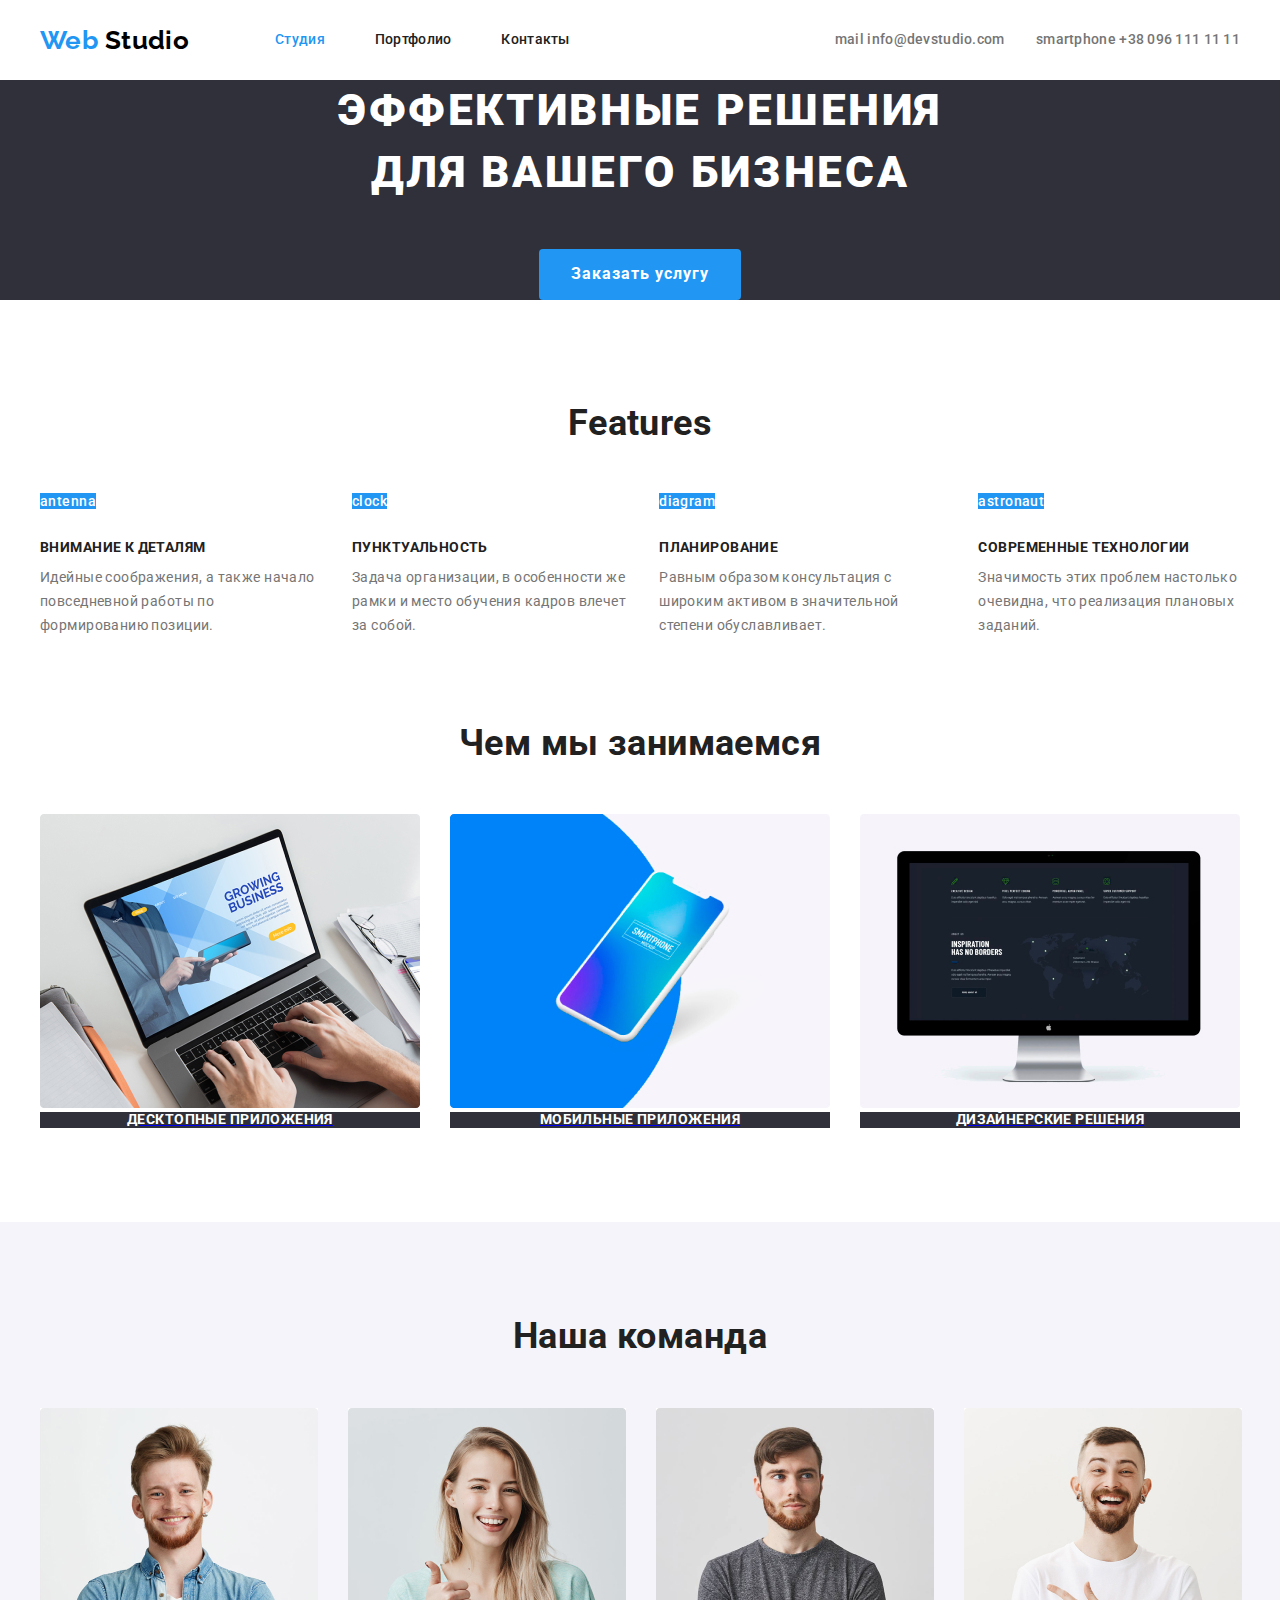
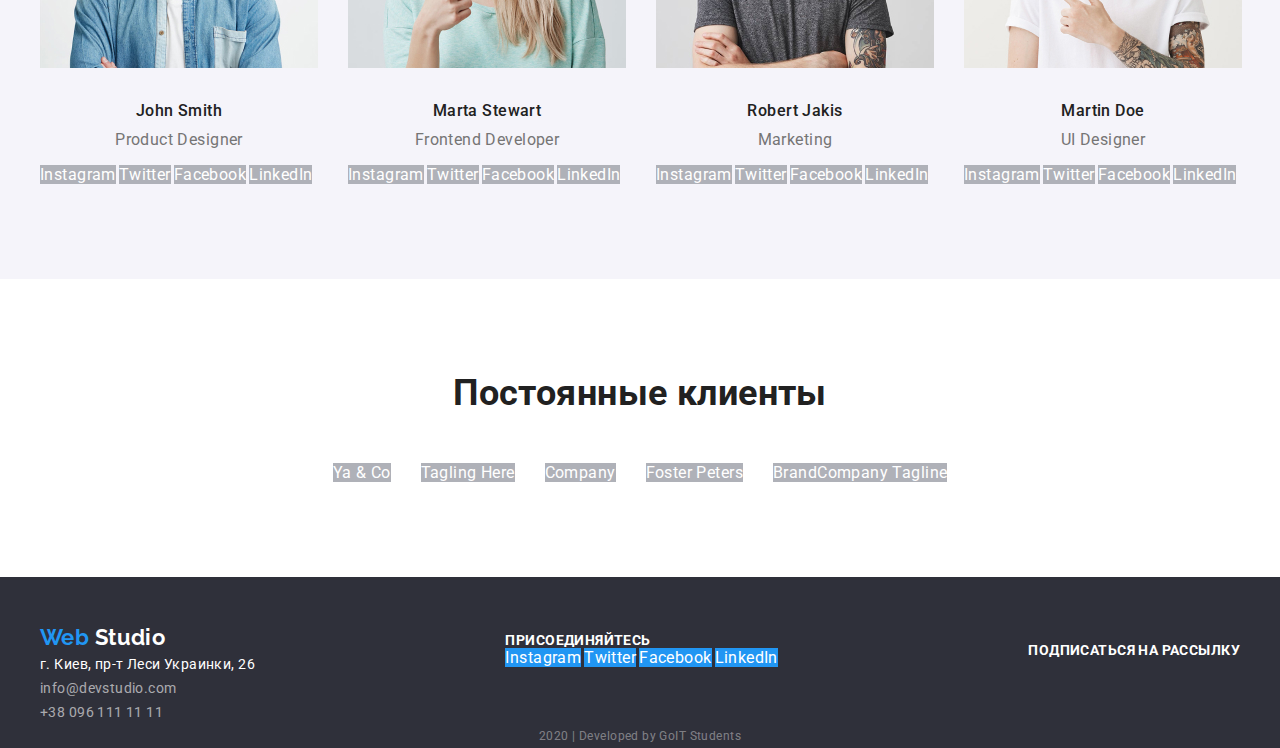
==== commit b36230d6: "Обновлены стили позиционирования" ====
--- a/index.html
+++ b/index.html
@@ -69,9 +69,9 @@
       </section>
 
       <!--Features-->
-      <section class="section">
+      <section class="features-section">
         <div class="container">
-          <h2 class="section-title">Features</h2>
+          <h2 class="section-title none">Features</h2>
 
           <ul class="features-list list">
             <li class="item">
@@ -122,7 +122,7 @@
       </section>
 
       <!--Чем мы занимаемся-->
-      <section class="section">
+      <section class="works-section section">
         <div class="container">
           <h2 class="section-title">Чем мы занимаемся</h2>
           <ul class="works-list list">
@@ -373,23 +373,23 @@
         <!-- Присоединяйтесь -->
         <div class="footer-join">
           <b class="join">присоединяйтесь</b>
-          <ul class="list">
-            <li>
+          <ul class="join-list list">
+            <li class="item">
               <a href="#" aria-label="Ссылка на Интстаграм" class="footer-links"
                 >Instagram</a
               >
             </li>
-            <li>
+            <li class="item">
               <a href="#" aria-label="Ссылка на Твиттер" class="footer-links"
                 >Twitter</a
               >
             </li>
-            <li>
+            <li class="item">
               <a href="#" aria-label="Ссылка на Фейсбук" class="footer-links"
                 >Facebook</a
               >
             </li>
-            <li>
+            <li class="item">
               <a href="#" aria-label="Ссылка на ЛинкедИн" class="footer-links"
                 >LinkedIn</a
               >
--- a/css/styles.css
+++ b/css/styles.css
@@ -62,7 +62,7 @@
 
 /* page-header */
 .page-header {
-  outline: 2px solid tomato;
+  /* outline: 2px solid tomato; */
 }
 
 .main-header {
@@ -75,7 +75,7 @@
   width: 1230px;
   padding-left: 15px;
   padding-right: 15px;
-  outline: 2px solid tomato;
+  /* outline: 2px solid tomato; */
 }
 
 /* Site nav */
@@ -86,7 +86,7 @@
 }
 
 .site-nav .item {
-  outline: 2px solid tomato;
+  /* outline: 2px solid tomato; */
 }
 
 .site-nav .item + .item {
@@ -178,8 +178,16 @@
   line-height: 1.16;
   text-align: center;
 }
+/* .none { 
+  display: none;
+}*/
 
 /* Features */
+
+.features-section {
+  padding-top: 103px;
+  padding-bottom: 0;
+}
 
 .features-list {
   display: flex;
@@ -225,6 +233,10 @@
 
 /* Works */
 
+.works-section {
+  padding-top: 85px;
+}
+
 .works-list {
   display: flex;
 }
@@ -311,12 +323,12 @@
 
 .clients-list {
   display: flex;
-  justify-content: space-around;
-}
-
-/* .clients-list .item:not(:last-child) {  
+  justify-content: center;
+}
+
+.clients-list .item:not(:last-child) {
   margin-right: 30px;
-}*/
+}
 
 .clients {
   color: var(--primary-white-color);
@@ -343,6 +355,7 @@
 .footer-flex {
   display: flex;
   justify-content: space-between;
+  align-items: center;
 }
 
 .logo-footer {
@@ -351,7 +364,6 @@
   font-size: 22px;
   line-height: 1.18;
   text-decoration: none;
-  /* background-color: #2f303a; */
 }
 
 .web-footer {
@@ -364,7 +376,6 @@
 
 .address {
   color: var(--primary-white-color);
-  /* background-color: #2f303a; */
 
   font-style: normal;
   font-weight: 400;
@@ -372,11 +383,10 @@
 }
 
 .footer-contacts {
+  padding-top: 48px;
   color: rgba(255, 255, 255, 0.6);
-  /* background-color: #2f303a; */
 
   line-height: 1.7;
-  /* background-color: #2f303a; */
 }
 
 .footer-item {
@@ -388,18 +398,28 @@
   margin-top: 9px;
   margin-bottom: 9px;
 }
-
+.footer-join {
+  /* padding-top: 56px; */
+}
+.footer-submit {
+  /* padding-top: 56px; */
+}
 .join {
   color: var(--primary-white-color);
-  /* background-color: #2f303a; */
 
   font-weight: 700;
   text-transform: uppercase;
 }
-
+.join-list {
+  display: flex;
+}
+
+.join-list .item:not(:last-child) {
+  margin-right: 3px;
+}
 .footer-links {
   color: var(--primary-white-color);
-  background-color: #afb1b8;
+  background-color: var(--accent-color);
 
   font-size: 16px;
   line-height: 1.18;
@@ -416,7 +436,6 @@
   margin-top: 0;
   margin-bottom: 0;
   color: rgba(255, 255, 255, 0.4);
-  /* background-color: #2f303a; */
 
   font-size: 12px;
   line-height: 2;
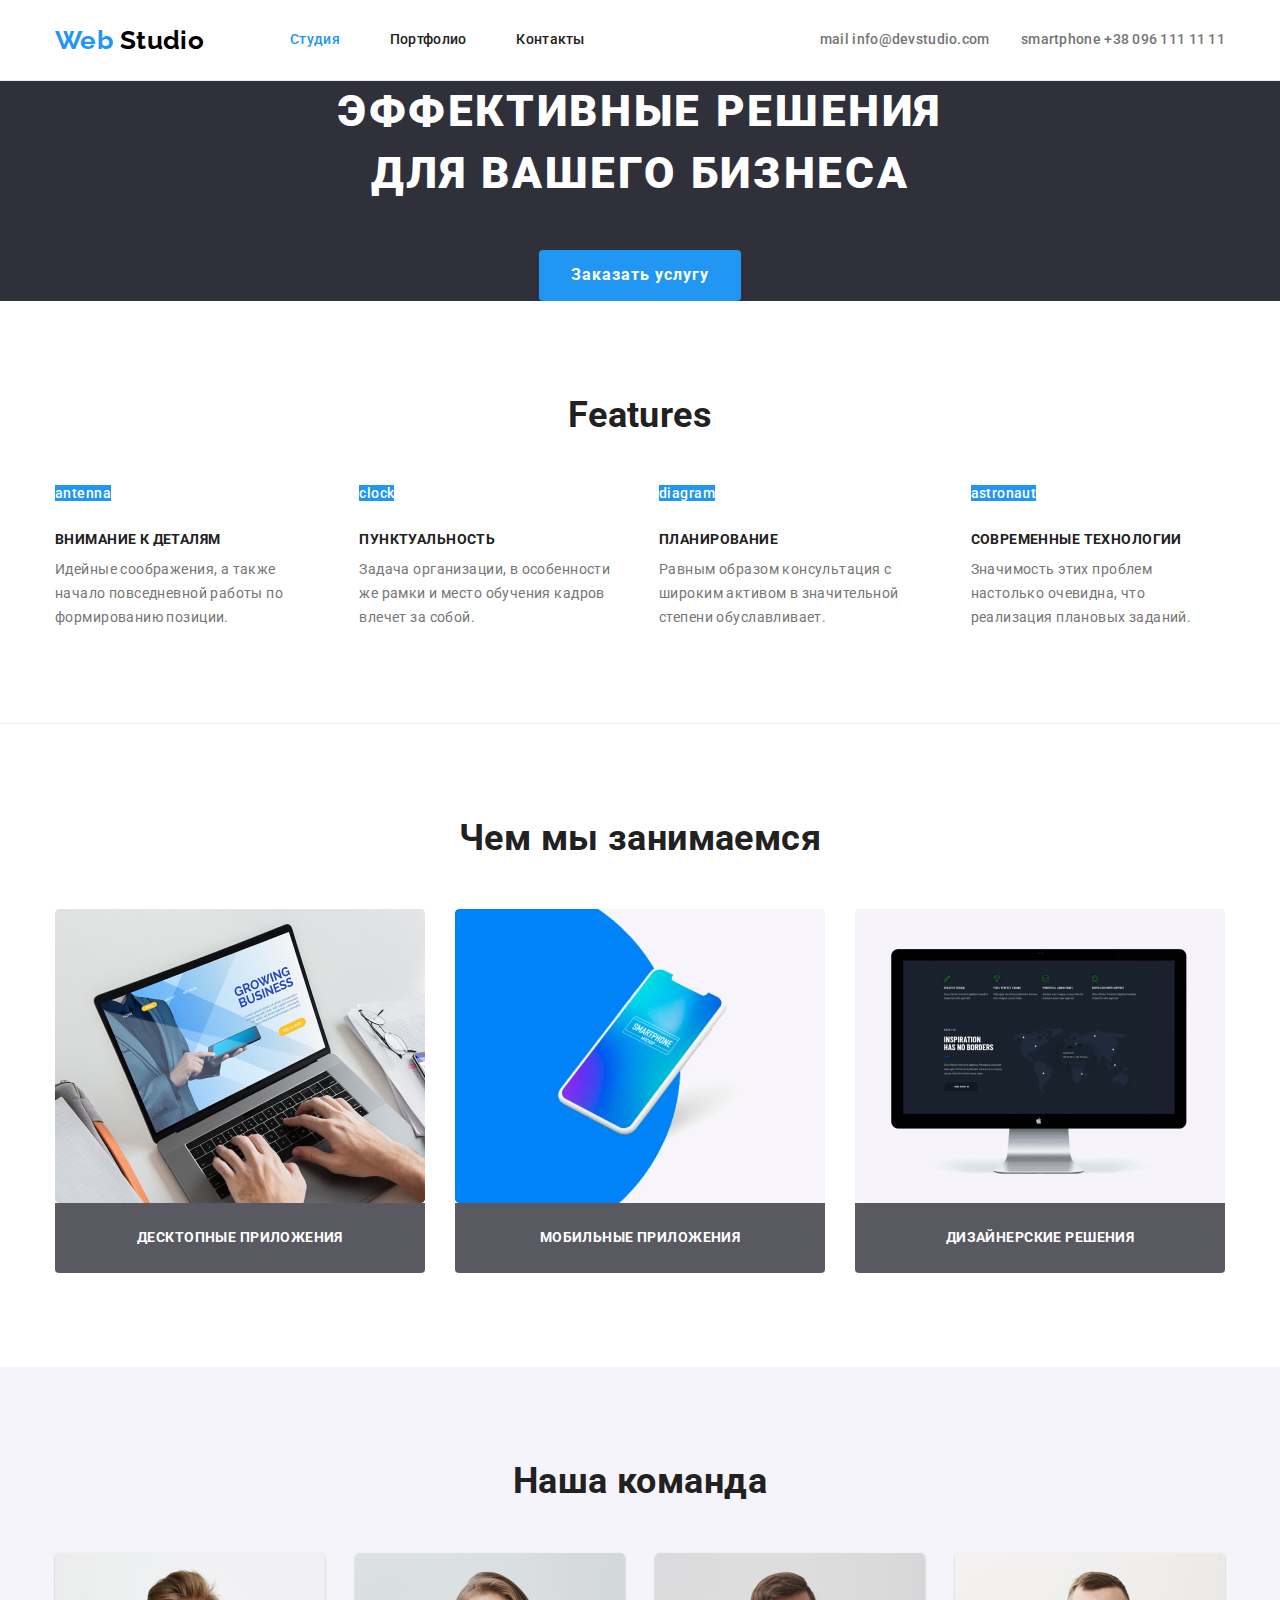
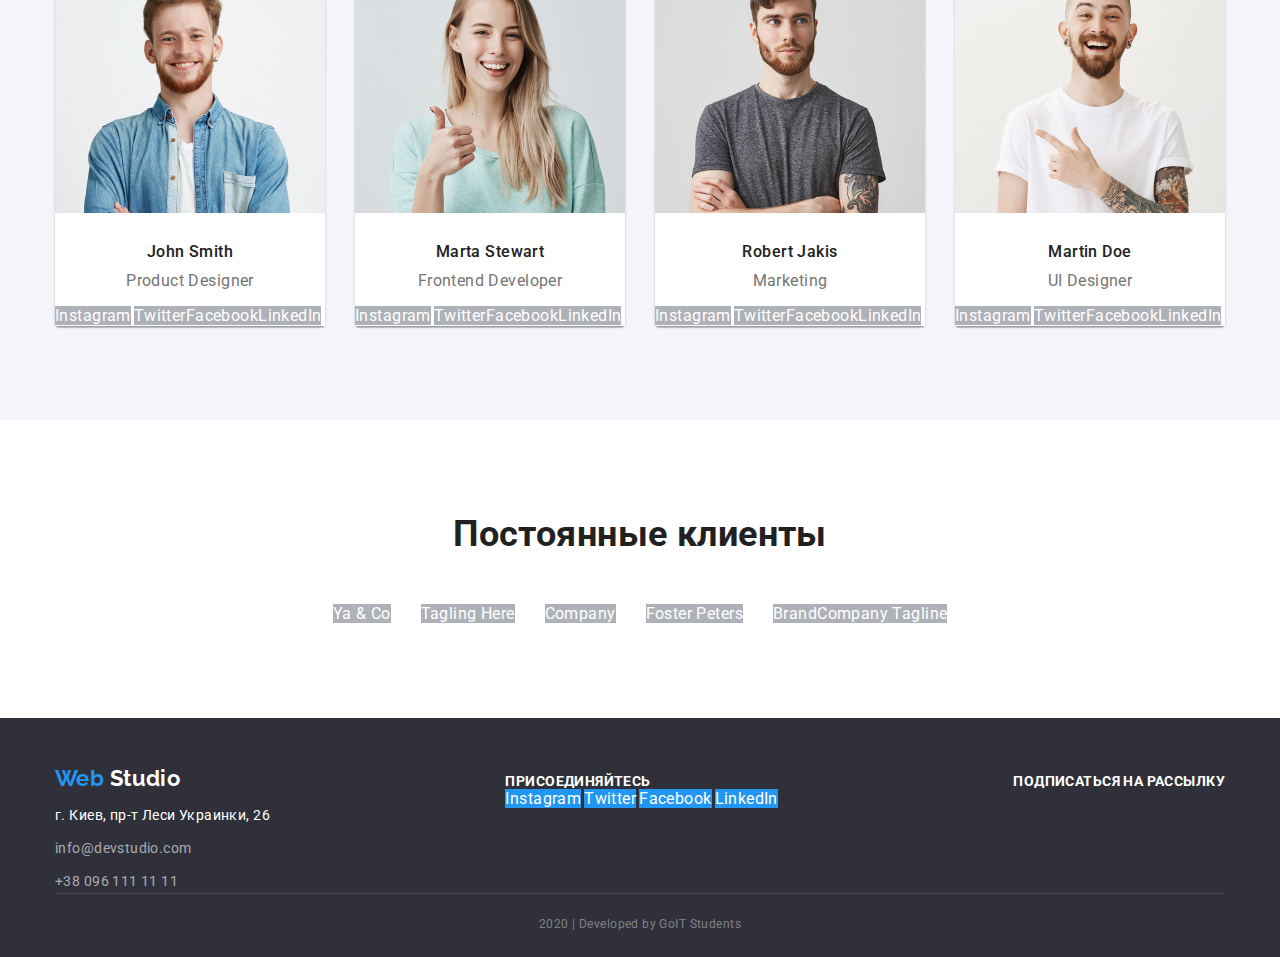
==== commit 179394c1: "Замена картинок, изменение ширины, оформление карточек" ====
--- a/index.html
+++ b/index.html
@@ -122,38 +122,41 @@
       </section>
 
       <!--Чем мы занимаемся-->
-      <section class="works-section section">
+      <section class="section">
         <div class="container">
           <h2 class="section-title">Чем мы занимаемся</h2>
           <ul class="works-list list">
             <li class="item">
-              <a href="#">
+              <a href="#" class="works-links">
                 <img
+                  class="image"
                   src="./img/box/desktop.jpg"
                   alt="Десктоп"
-                  width="380"
+                  width="370"
                   height="294"
                 />
                 <h3 class="works-title">Десктопные приложения</h3>
               </a>
             </li>
             <li class="item">
-              <a href="#">
+              <a href="#" class="works-links">
                 <img
+                  class="image"
                   src="./img/box/mobile.jpg"
                   alt="Мобильный"
-                  width="380"
+                  width="370"
                   height="294"
                 />
                 <h3 class="works-title">Мобильные приложения</h3>
               </a>
             </li>
             <li class="item">
-              <a href="#">
+              <a href="#" class="works-links">
                 <img
+                  class="image"
                   src="./img/box/designer.jpg"
                   alt="Дизайнер"
-                  width="380"
+                  width="370"
                   height="294"
                 />
                 <h3 class="works-title">Дизайнерские решения</h3>
@@ -170,144 +173,192 @@
           <ul class="team-list list">
             <li class="item">
               <img
+                class="team-img"
                 src="./img/Photos/John.jpg"
                 alt="Джон"
-                width="278"
+                width="270"
                 height="260"
               />
-              <h3 class="team-title">John Smith</h3>
-              <p class="team-desc">Product Designer</p>
-              <ul class="links-list list">
-                <li class="soc-item">
-                  <a
-                    href="#"
-                    aria-label="Ссылка на Интстаграм"
-                    class="team-links"
-                    >Instagram</a
-                  >
-                </li>
-                <li class="soc-item">
-                  <a href="#" aria-label="Ссылка на Твиттер" class="team-links"
-                    >Twitter</a
-                  >
-                </li>
-                <li class="soc-item">
-                  <a href="#" aria-label="Ссылка на Фейсбук" class="team-links"
-                    >Facebook</a
-                  >
-                </li>
-                <li class="soc-item">
-                  <a href="#" aria-label="Ссылка на ЛинкедИн" class="team-links"
-                    >LinkedIn</a
-                  >
-                </li>
-              </ul>
+              <div class="team-info">
+                <h3 class="team-title">John Smith</h3>
+                <p class="team-job">Product Designer</p>
+                <ul class="links-list list">
+                  <li class="icons-item">
+                    <a
+                      href="#"
+                      aria-label="Ссылка на Интстаграм"
+                      class="team-links"
+                      >Instagram</a
+                    >
+                  </li>
+                  <li class="soc-item">
+                    <a
+                      href="#"
+                      aria-label="Ссылка на Твиттер"
+                      class="team-links"
+                      >Twitter</a
+                    >
+                  </li>
+                  <li class="soc-item">
+                    <a
+                      href="#"
+                      aria-label="Ссылка на Фейсбук"
+                      class="team-links"
+                      >Facebook</a
+                    >
+                  </li>
+                  <li class="soc-item">
+                    <a
+                      href="#"
+                      aria-label="Ссылка на ЛинкедИн"
+                      class="team-links"
+                      >LinkedIn</a
+                    >
+                  </li>
+                </ul>
+              </div>
             </li>
             <li class="item">
               <img
+                class="team-img"
                 src="./img/Photos/Marta.jpg"
                 alt="Марта"
-                width="278"
+                width="270"
                 height="260"
               />
-              <h3 class="team-title">Marta Stewart</h3>
-              <p class="team-desc">Frontend Developer</p>
-              <ul class="links-list list">
-                <li class="soc-item">
-                  <a
-                    href="#"
-                    aria-label="Ссылка на Интстаграм"
-                    class="team-links"
-                    >Instagram</a
-                  >
-                </li>
-                <li class="soc-item">
-                  <a href="#" aria-label="Ссылка на Твиттер" class="team-links"
-                    >Twitter</a
-                  >
-                </li>
-                <li class="soc-item">
-                  <a href="#" aria-label="Ссылка на Фейсбук" class="team-links"
-                    >Facebook</a
-                  >
-                </li>
-                <li class="soc-item">
-                  <a href="#" aria-label="Ссылка на ЛинкедИн" class="team-links"
-                    >LinkedIn</a
-                  >
-                </li>
-              </ul>
+              <div class="team-info">
+                <h3 class="team-title">Marta Stewart</h3>
+                <p class="team-job">Frontend Developer</p>
+                <ul class="links-list list">
+                  <li class="icons-item">
+                    <a
+                      href="#"
+                      aria-label="Ссылка на Интстаграм"
+                      class="team-links"
+                      >Instagram</a
+                    >
+                  </li>
+                  <li class="soc-item">
+                    <a
+                      href="#"
+                      aria-label="Ссылка на Твиттер"
+                      class="team-links"
+                      >Twitter</a
+                    >
+                  </li>
+                  <li class="soc-item">
+                    <a
+                      href="#"
+                      aria-label="Ссылка на Фейсбук"
+                      class="team-links"
+                      >Facebook</a
+                    >
+                  </li>
+                  <li class="soc-item">
+                    <a
+                      href="#"
+                      aria-label="Ссылка на ЛинкедИн"
+                      class="team-links"
+                      >LinkedIn</a
+                    >
+                  </li>
+                </ul>
+              </div>
             </li>
             <li class="item">
               <img
+                class="team-img"
                 src="./img/Photos/Robert.jpg"
                 alt="Роберт"
-                width="278"
+                width="270"
                 height="260"
               />
-              <h3 class="team-title">Robert Jakis</h3>
-              <p class="team-desc">Marketing</p>
-              <ul class="links-list list">
-                <li class="soc-item">
-                  <a
-                    href="#"
-                    aria-label="Ссылка на Интстаграм"
-                    class="team-links"
-                    >Instagram</a
-                  >
-                </li>
-                <li class="soc-item">
-                  <a href="#" aria-label="Ссылка на Твиттер" class="team-links"
-                    >Twitter</a
-                  >
-                </li>
-                <li class="soc-item">
-                  <a href="#" aria-label="Ссылка на Фейсбук" class="team-links"
-                    >Facebook</a
-                  >
-                </li>
-                <li class="soc-item">
-                  <a href="#" aria-label="Ссылка на ЛинкедИн" class="team-links"
-                    >LinkedIn</a
-                  >
-                </li>
-              </ul>
+              <div class="team-info">
+                <h3 class="team-title">Robert Jakis</h3>
+                <p class="team-job">Marketing</p>
+                <ul class="links-list list">
+                  <li class="icons-item">
+                    <a
+                      href="#"
+                      aria-label="Ссылка на Интстаграм"
+                      class="team-links"
+                      >Instagram</a
+                    >
+                  </li>
+                  <li class="soc-item">
+                    <a
+                      href="#"
+                      aria-label="Ссылка на Твиттер"
+                      class="team-links"
+                      >Twitter</a
+                    >
+                  </li>
+                  <li class="soc-item">
+                    <a
+                      href="#"
+                      aria-label="Ссылка на Фейсбук"
+                      class="team-links"
+                      >Facebook</a
+                    >
+                  </li>
+                  <li class="soc-item">
+                    <a
+                      href="#"
+                      aria-label="Ссылка на ЛинкедИн"
+                      class="team-links"
+                      >LinkedIn</a
+                    >
+                  </li>
+                </ul>
+              </div>
             </li>
 
             <li class="item">
               <img
+                class="team-img"
                 src="./img/Photos/Martin.jpg"
                 alt="Мартин"
-                width="278"
+                width="270"
                 height="260"
               />
-              <h3 class="team-title">Martin Doe</h3>
-              <p class="team-desc">UI Designer</p>
-              <ul class="links-list list">
-                <li class="soc-item">
-                  <a
-                    href="#"
-                    aria-label="Ссылка на Интстаграм"
-                    class="team-links"
-                    >Instagram</a
-                  >
-                </li>
-                <li class="soc-item">
-                  <a href="#" aria-label="Ссылка на Твиттер" class="team-links"
-                    >Twitter</a
-                  >
-                </li>
-                <li class="soc-item">
-                  <a href="#" aria-label="Ссылка на Фейсбук" class="team-links"
-                    >Facebook</a
-                  >
-                </li>
-                <li class="soc-item">
-                  <a href="#" aria-label="Ссылка на ЛинкедИн" class="team-links"
-                    >LinkedIn</a
-                  >
-                </li>
-              </ul>
+              <div class="team-info">
+                <h3 class="team-title">Martin Doe</h3>
+                <p class="team-job">UI Designer</p>
+                <ul class="links-list list">
+                  <li class="icons-item">
+                    <a
+                      href="#"
+                      aria-label="Ссылка на Интстаграм"
+                      class="team-links"
+                      >Instagram</a
+                    >
+                  </li>
+                  <li class="soc-item">
+                    <a
+                      href="#"
+                      aria-label="Ссылка на Твиттер"
+                      class="team-links"
+                      >Twitter</a
+                    >
+                  </li>
+                  <li class="soc-item">
+                    <a
+                      href="#"
+                      aria-label="Ссылка на Фейсбук"
+                      class="team-links"
+                      >Facebook</a
+                    >
+                  </li>
+                  <li class="soc-item">
+                    <a
+                      href="#"
+                      aria-label="Ссылка на ЛинкедИн"
+                      class="team-links"
+                      >LinkedIn</a
+                    >
+                  </li>
+                </ul>
+              </div>
             </li>
           </ul>
         </div>
@@ -402,7 +453,9 @@
           <b class="join">подписаться на рассылку</b>
         </div>
       </div>
-      <p class="developers">2020 | Developed by GoIT Students</p>
+      <div class="container">
+        <p class="copyright">2020 | Developed by GoIT Students</p>
+      </div>
     </footer>
   </body>
 </html>
--- a/css/styles.css
+++ b/css/styles.css
@@ -62,7 +62,8 @@
 
 /* page-header */
 .page-header {
-  /* outline: 2px solid tomato; */
+  /* background-color: wheat; */
+  border-bottom: 1px solid #ececec;
 }
 
 .main-header {
@@ -72,7 +73,7 @@
 .container {
   margin-left: auto;
   margin-right: auto;
-  width: 1230px;
+  width: 1200px;
   padding-left: 15px;
   padding-right: 15px;
   /* outline: 2px solid tomato; */
@@ -85,9 +86,8 @@
   margin-left: 86px;
 }
 
-.site-nav .item {
+/* .site-nav .item { 
   /* outline: 2px solid tomato; */
-}
 
 .site-nav .item + .item {
   margin-left: 50px;
@@ -160,6 +160,7 @@
 .section {
   padding-top: 94px;
   padding-bottom: 94px;
+  /* background-color: tomato; */
 }
 
 .section.no-padding {
@@ -185,8 +186,10 @@
 /* Features */
 
 .features-section {
-  padding-top: 103px;
-  padding-bottom: 0;
+  padding-top: 94px;
+  padding-bottom: 93px;
+  /* background-color: turquoise; */
+  border-bottom: 1px solid #ececec;
 }
 
 .features-list {
@@ -233,8 +236,9 @@
 
 /* Works */
 
-.works-section {
-  padding-top: 85px;
+.image {
+  display: block;
+  border-radius: 4px;
 }
 
 .works-list {
@@ -245,12 +249,19 @@
   margin-right: 30px;
 }
 
+.works-links {
+  text-decoration: none;
+}
+
 .works-title {
   margin-top: 0;
   margin-bottom: 0;
-
-  color: var(--primary-white-color);
-  background-color: #2f303a;
+  padding-top: 27px;
+  padding-bottom: 27px;
+  border-radius: 0px 0px 4px 4px;
+
+  color: var(--primary-white-color);
+  background-color: rgba(47, 48, 58, 0.8);
 
   font-weight: 700;
   font-size: 14px;
@@ -267,13 +278,30 @@
   text-align: center;
 }
 
+.team-img {
+  display: block;
+  border-radius: 4px 4px 0px 0px;
+}
+
+.team-info {
+  background-color: var(--primary-white-color);
+}
+
+.team-list > .item {
+  box-shadow: 0px 2px 1px rgba(0, 0, 0, 0.2), 0px 1px 1px rgba(0, 0, 0, 0.14),
+    0px 1px 3px rgba(0, 0, 0, 0.12);
+  border-radius: 4px;
+}
+
 .team-list .item:not(:last-child) {
   margin-right: 30px;
 }
 
 .team-title {
-  margin-top: 30px;
-  margin-bottom: 10px;
+  margin-top: 0;
+  margin-bottom: 0;
+  padding-top: 30px;
+  padding-bottom: 10px;
 
   color: var(--primary-text-color);
 
@@ -282,7 +310,7 @@
   line-height: 1.18;
 }
 
-.team-desc {
+.team-job {
   margin-top: 0;
   margin-bottom: 16px;
 
@@ -315,7 +343,7 @@
   display: flex;
 }
 
-.links-list .soc-item:not(:last-child) {
+.links-list .icons-item:not(:last-child) {
   margin-right: 3px;
 }
 
@@ -355,7 +383,7 @@
 .footer-flex {
   display: flex;
   justify-content: space-between;
-  align-items: center;
+  align-items: baseline;
 }
 
 .logo-footer {
@@ -375,6 +403,8 @@
 }
 
 .address {
+  padding-top: 10px;
+
   color: var(--primary-white-color);
 
   font-style: normal;
@@ -392,18 +422,9 @@
 .footer-item {
   margin-top: 0;
   margin-bottom: 0;
-}
-
-.footer-contacts .footer-item:first-child {
-  margin-top: 9px;
-  margin-bottom: 9px;
-}
-.footer-join {
-  /* padding-top: 56px; */
-}
-.footer-submit {
-  /* padding-top: 56px; */
-}
+  padding-top: 9px;
+}
+
 .join {
   color: var(--primary-white-color);
 
@@ -432,15 +453,19 @@
   background-color: var(--primary-white-color);
 }
 
-.developers {
-  margin-top: 0;
-  margin-bottom: 0;
+.copyright {
+  margin-top: 0;
+  margin-bottom: 0;
+  padding-top: 18px;
+  padding-bottom: 21px;
   color: rgba(255, 255, 255, 0.4);
+  border-top: 1px solid rgba(255, 255, 255, 0.1);
 
   font-size: 12px;
   line-height: 2;
   text-align: center;
 }
+
 /* Button */
 
 .button {
@@ -469,10 +494,9 @@
 .filters {
   border-radius: 4px;
   padding: 6px 22px;
-
-  color: var(--primary-text-color);
-  background: #f5f4fa;
-
+  cursor: pointer;
+  color: var(--primary-text-color);
+  background-color: #f5f4fa;
   font-weight: 500;
   font-size: 16px;
   line-height: 1.6;
@@ -486,7 +510,7 @@
   background: var(--accent-color);
 }
 
-.filters0title {
+.filters-title {
   margin-top: 0;
   margin-bottom: 0;
 }
@@ -494,7 +518,7 @@
 .filters-container {
   display: flex;
   justify-content: center;
-  margin-bottom: 50px;
+  margin-bottom: 19px;
 }
 
 .filters-container .item:not(:last-child) {
@@ -508,15 +532,33 @@
 }
 
 .flex-element {
-  width: 380px;
+  width: 370px;
   margin: 15px;
-}
-
-.port-links {
+  /* border: 1px solid #EEEEEE; */
+}
+
+.flex-element .img {
+  display: block;
+  border-radius: 5px 5px 0px 0px;
+}
+
+.card-info {
+  background-color: var(--primary-white-color);
+  border: 1px solid #eeeeee;
+  border-top: none;
+  border-radius: 0px 0px 5px 5px;
+}
+.flex-element > .links {
   text-decoration: none;
 }
 
 .port-titles {
+  margin-top: 0;
+  margin-bottom: 0;
+  padding-top: 20px;
+  padding-bottom: 4px;
+  padding-left: 24px;
+  padding-right: 24px;
   color: var(--primary-text-color);
 
   font-weight: 700;
@@ -525,6 +567,11 @@
 }
 
 .par-titles {
+  margin-top: 0;
+  margin-bottom: 0;
+  padding-bottom: 20px;
+  padding-left: 24px;
+  padding-right: 24px;
   color: var(--secondary-text-color);
 
   font-size: 16px;
